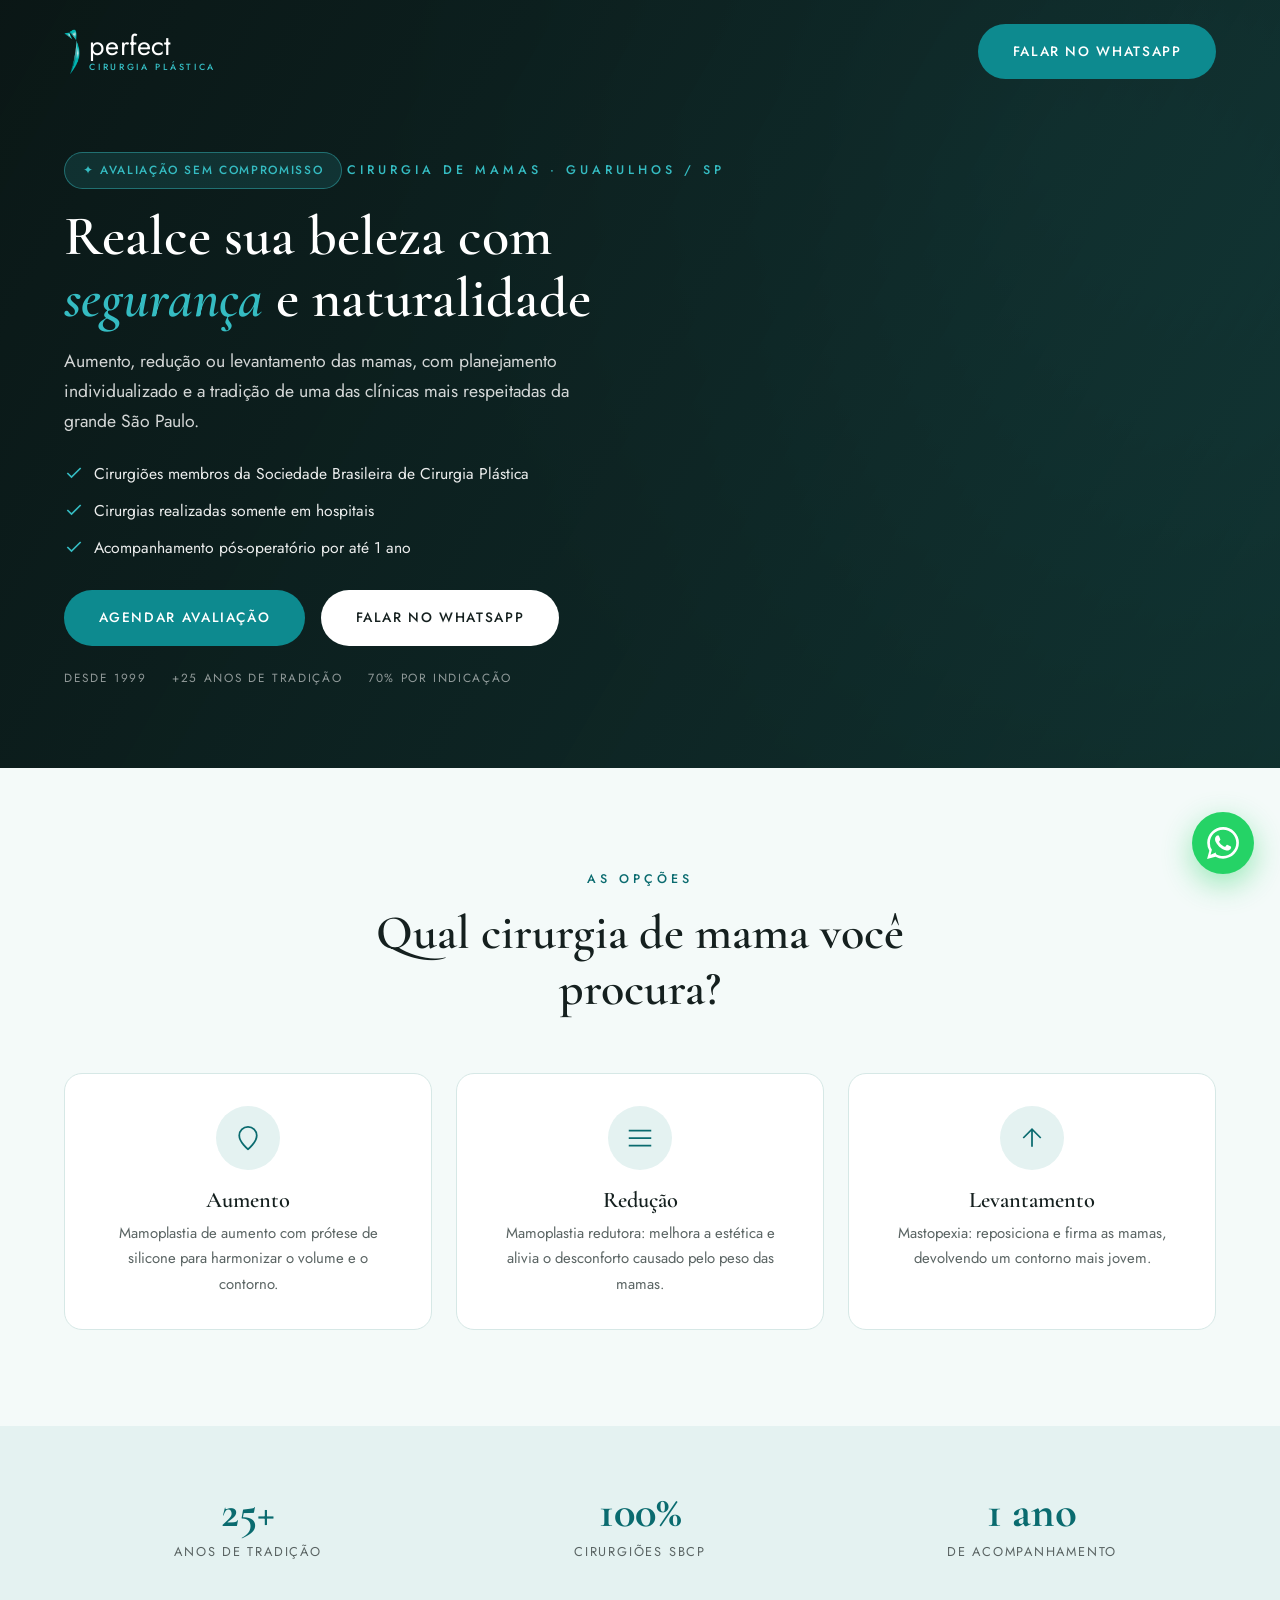
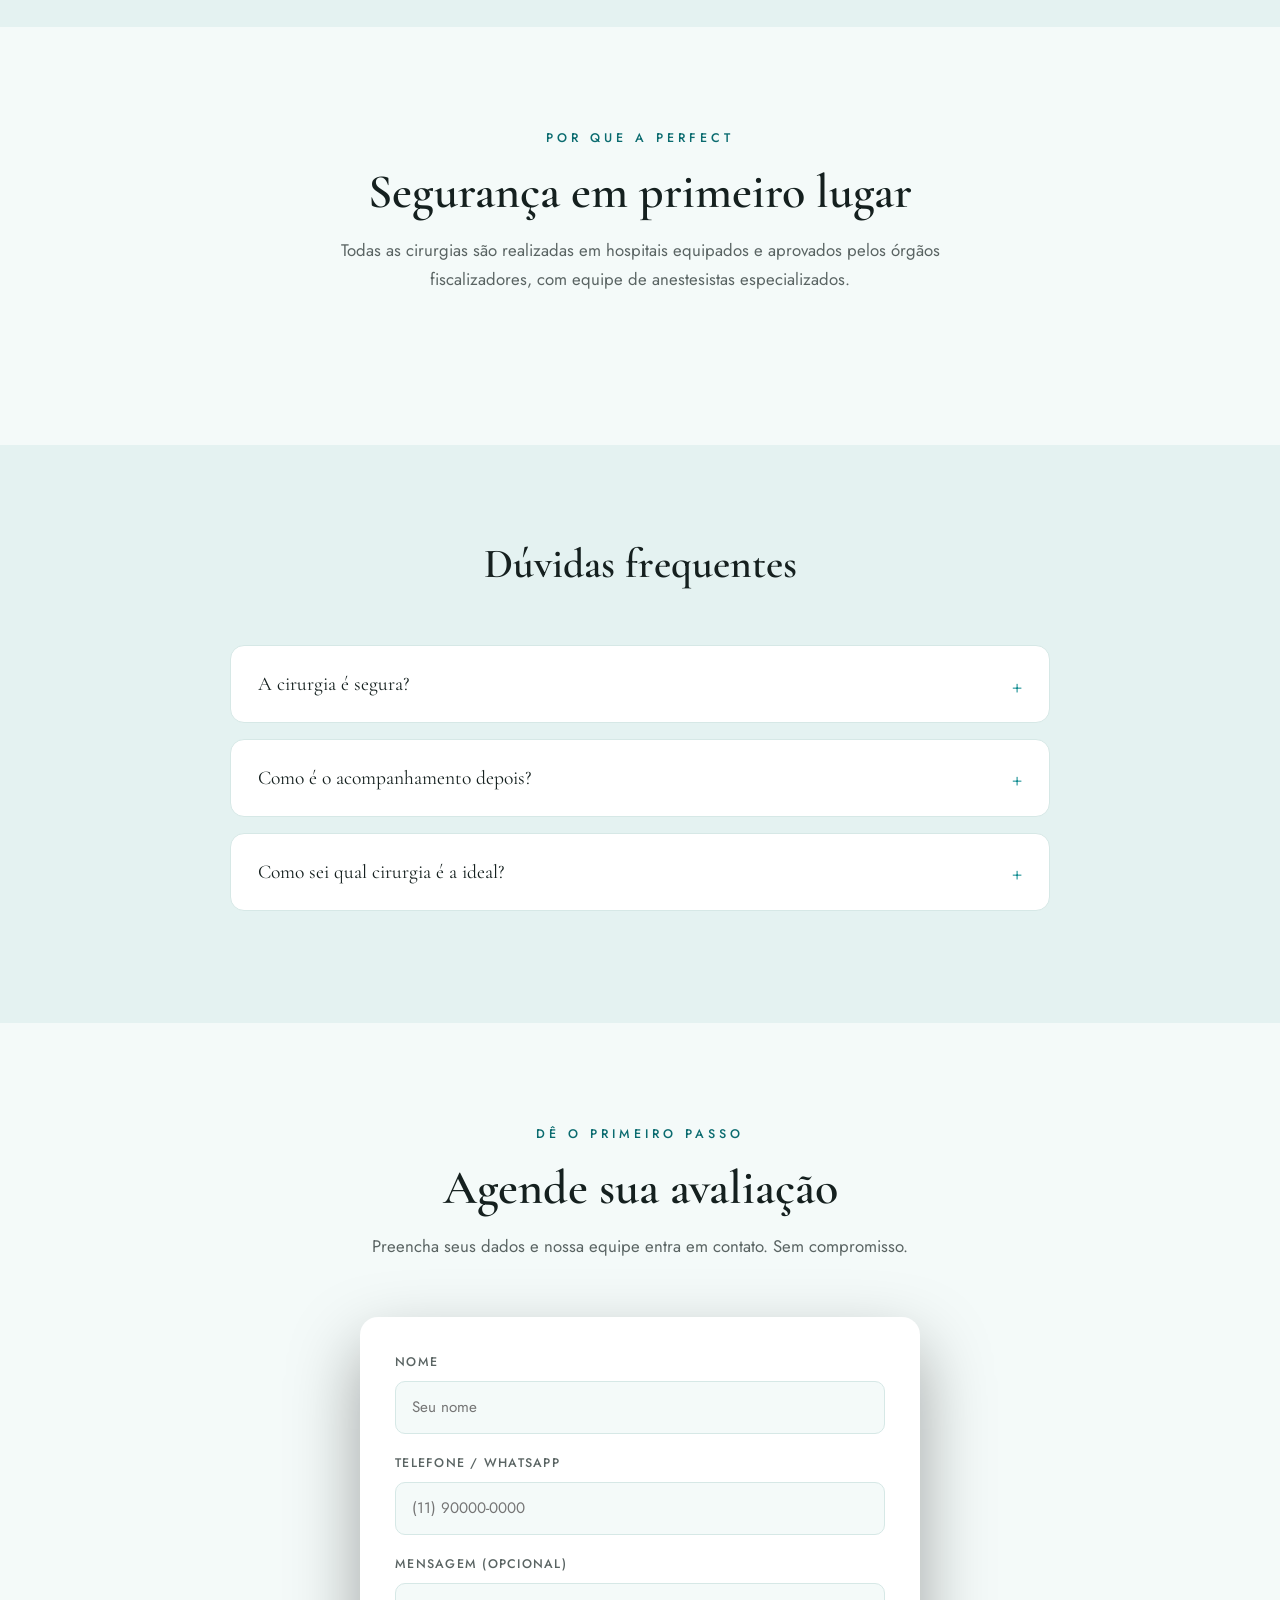
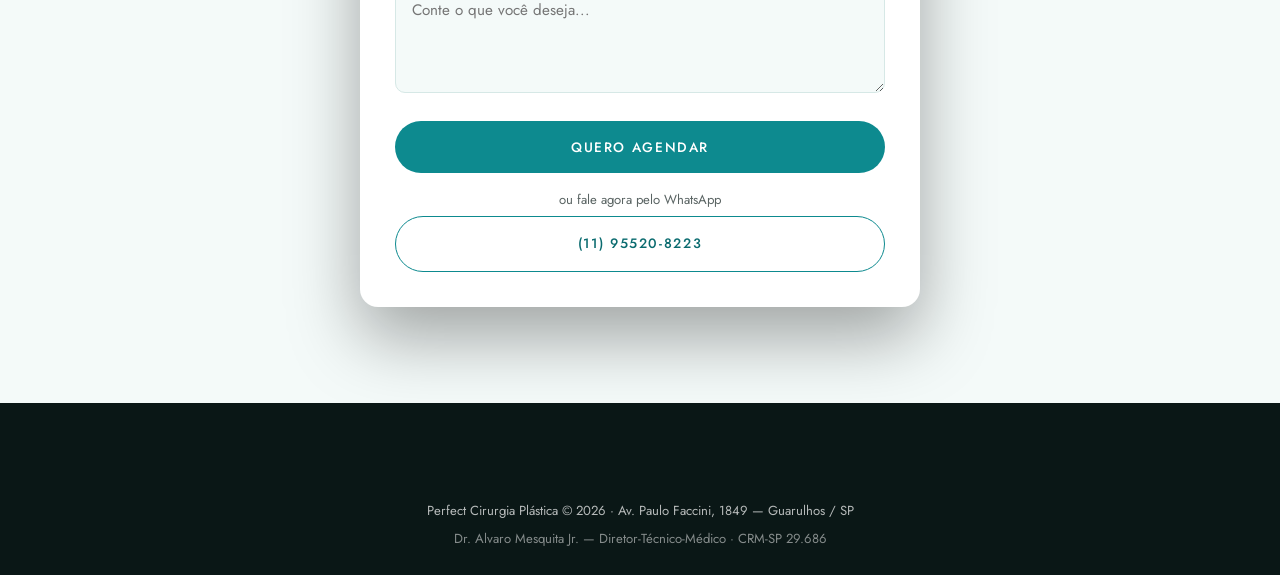
==== landpages/cirurgia-mamas.html @ f8892fa8 "Add files via upload" ====
<!DOCTYPE html>
<html lang="pt-BR">
<head>
<meta charset="UTF-8">
<meta name="viewport" content="width=device-width, initial-scale=1">
<title>Cirurgia de Mamas em Guarulhos | Perfect Cirurgia Plástica</title>
<meta name="description" content="Cirurgia de mamas (aumento, redução e levantamento) na Perfect Cirurgia Plástica, em Guarulhos. Cirurgiões SBCP, hospitais e acompanhamento. Agende sua avaliação.">
<link rel="preconnect" href="https://fonts.googleapis.com">
<link rel="preconnect" href="https://fonts.gstatic.com" crossorigin>
<link href="https://fonts.googleapis.com/css2?family=Cormorant+Garamond:ital,wght@0,500;0,600;0,700;1,500&family=Jost:wght@300;400;500;600&display=swap" rel="stylesheet">
<link rel="stylesheet" href="../css/style.css">
<link rel="stylesheet" href="landing.css">
</head>
<body>

<!-- BARRA SUPERIOR -->
<div class="lp-bar">
  <div class="container nav">
    <a href="../index.html" class="logo">
      <img class="logo-mark" src="../img/marca.png" alt="Perfect Cirurgia Plástica">
      <span class="logo-text"><span class="name">perfect</span><span class="tag">Cirurgia Plástica</span></span>
    </a>
    <a href="https://wa.me/5511955208223?text=Ol%C3%A1!%20Quero%20agendar%20uma%20avalia%C3%A7%C3%A3o%20de%20cirurgia%20de%20mamas." target="_blank" class="btn btn-gold shine">Falar no WhatsApp</a>
  </div>
</div>

<!-- HERO -->
<section class="lp-hero" style="background-image:url('https://images.unsplash.com/photo-1612349317150-e413f6a5b16d?auto=format&fit=crop&w=1600&q=70')">
  <div class="container">
    <div class="lp-hero-text reveal">
      <span class="lp-glow-badge">✦ Avaliação sem compromisso</span>
      <span class="eyebrow">Cirurgia de Mamas · Guarulhos / SP</span>
      <h1>Realce sua beleza com <em>segurança</em> e naturalidade</h1>
      <p class="lp-lead">Aumento, redução ou levantamento das mamas, com planejamento individualizado e a tradição de uma das clínicas mais respeitadas da grande São Paulo.</p>
      <ul class="lp-points">
        <li><svg width="20" height="20" viewBox="0 0 24 24" fill="none" stroke="currentColor" stroke-width="2"><path d="M20 6 9 17l-5-5"/></svg> Cirurgiões membros da Sociedade Brasileira de Cirurgia Plástica</li>
        <li><svg width="20" height="20" viewBox="0 0 24 24" fill="none" stroke="currentColor" stroke-width="2"><path d="M20 6 9 17l-5-5"/></svg> Cirurgias realizadas somente em hospitais</li>
        <li><svg width="20" height="20" viewBox="0 0 24 24" fill="none" stroke="currentColor" stroke-width="2"><path d="M20 6 9 17l-5-5"/></svg> Acompanhamento pós-operatório por até 1 ano</li>
      </ul>
      <div class="lp-hero-actions">
        <a href="#agendar" class="btn btn-gold shine">Agendar avaliação</a>
        <a href="https://wa.me/5511955208223?text=Ol%C3%A1!%20Quero%20agendar%20uma%20avalia%C3%A7%C3%A3o%20de%20cirurgia%20de%20mamas." target="_blank" class="btn btn-light">Falar no WhatsApp</a>
      </div>
      <div class="lp-trust">
        <span>Desde 1999</span><span>+25 anos de tradição</span><span>70% por indicação</span>
      </div>
    </div>
  </div>
</section>

<!-- TIPOS -->
<section class="section">
  <div class="container">
    <div class="section-head reveal">
      <span class="eyebrow">As opções</span>
      <h2>Qual cirurgia de mama você procura?</h2>
    </div>
    <div class="lp-types">
      <div class="lp-type reveal">
        <div class="ic"><svg width="30" height="30" viewBox="0 0 24 24" fill="none" stroke="currentColor" stroke-width="1.4"><path d="M12 21s-7-5.6-7-11a7 7 0 0 1 14 0c0 5.4-7 11-7 11z"/></svg></div>
        <h3>Aumento</h3>
        <p>Mamoplastia de aumento com prótese de silicone para harmonizar o volume e o contorno.</p>
      </div>
      <div class="lp-type reveal d1">
        <div class="ic"><svg width="30" height="30" viewBox="0 0 24 24" fill="none" stroke="currentColor" stroke-width="1.4"><path d="M3 12h18M3 6h18M3 18h18"/></svg></div>
        <h3>Redução</h3>
        <p>Mamoplastia redutora: melhora a estética e alivia o desconforto causado pelo peso das mamas.</p>
      </div>
      <div class="lp-type reveal d2">
        <div class="ic"><svg width="30" height="30" viewBox="0 0 24 24" fill="none" stroke="currentColor" stroke-width="1.4"><path d="M12 19V5M5 12l7-7 7 7"/></svg></div>
        <h3>Levantamento</h3>
        <p>Mastopexia: reposiciona e firma as mamas, devolvendo um contorno mais jovem.</p>
      </div>
    </div>
  </div>
</section>

<!-- NÚMEROS / CONFIANÇA -->
<section class="section-tight lp-stats">
  <div class="container">
    <div class="lp-stats-grid">
      <div class="lp-stat reveal"><div class="num"><span data-count="25" data-suffix="+">0</span></div><div class="lbl">Anos de tradição</div></div>
      <div class="lp-stat reveal d1"><div class="num"><span data-count="100" data-suffix="%">0</span></div><div class="lbl">Cirurgiões SBCP</div></div>
      <div class="lp-stat reveal d2"><div class="num"><span data-count="1" data-suffix=" ano">0</span></div><div class="lbl">De acompanhamento</div></div>
    </div>
  </div>
</section>

<!-- POR QUE PERFECT -->
<section class="section">
  <div class="container">
    <div class="section-head reveal">
      <span class="eyebrow">Por que a Perfect</span>
      <h2>Segurança em primeiro lugar</h2>
      <p>Todas as cirurgias são realizadas em hospitais equipados e aprovados pelos órgãos fiscalizadores, com equipe de anestesistas especializados.</p>
    </div>
  </div>
</section>

<!-- FAQ -->
<section class="section quote-band">
  <div class="container">
    <div class="section-head reveal"><h2>Dúvidas frequentes</h2></div>
    <div class="faq-list">
      <div class="faq-item reveal"><button class="faq-q">A cirurgia é segura? <span class="sign">+</span></button><div class="faq-a"><p>Sim. Realizamos somente em hospitais aprovados pelos órgãos competentes, com anestesistas especializados e estrutura completa de suporte.</p></div></div>
      <div class="faq-item reveal"><button class="faq-q">Como é o acompanhamento depois? <span class="sign">+</span></button><div class="faq-a"><p>Seu médico acompanha sua recuperação por até 1 ano, com todas as consultas necessárias, sem custos adicionais.</p></div></div>
      <div class="faq-item reveal"><button class="faq-q">Como sei qual cirurgia é a ideal? <span class="sign">+</span></button><div class="faq-a"><p>Depende de avaliação médica individual. Na consulta, o cirurgião analisa seu caso e orienta a melhor opção para você.</p></div></div>
    </div>
  </div>
</section>

<!-- FORMULÁRIO (FINAL) -->
<section class="section lp-form-section" id="agendar">
  <div class="container">
    <div class="section-head reveal">
      <span class="eyebrow">Dê o primeiro passo</span>
      <h2>Agende sua avaliação</h2>
      <p>Preencha seus dados e nossa equipe entra em contato. Sem compromisso.</p>
    </div>
    <div class="lp-form-card reveal d1" style="max-width:560px; margin:0 auto">
      <form id="agendamento" novalidate>
        <input type="hidden" name="procedimento" value="Cirurgia de Mamas">
        <div class="field">
          <label for="nome">Nome</label>
          <input type="text" id="nome" name="nome" placeholder="Seu nome" required>
        </div>
        <div class="field">
          <label for="telefone">Telefone / WhatsApp</label>
          <input type="tel" id="telefone" name="telefone" placeholder="(11) 90000-0000" required>
        </div>
        <div class="field">
          <label for="mensagem">Mensagem (opcional)</label>
          <textarea id="mensagem" name="mensagem" placeholder="Conte o que você deseja..."></textarea>
        </div>
        <button type="submit" class="btn btn-gold shine" style="width:100%; justify-content:center">Quero agendar</button>
        <div class="form-success">Recebemos seus dados! Estamos te encaminhando ao WhatsApp.</div>
        <p class="lp-or">ou fale agora pelo WhatsApp</p>
        <a href="https://wa.me/5511955208223?text=Ol%C3%A1!%20Quero%20agendar%20uma%20avalia%C3%A7%C3%A3o%20de%20cirurgia%20de%20mamas." target="_blank" class="btn btn-outline" style="width:100%; justify-content:center">(11) 95520-8223</a>
      </form>
    </div>
  </div>
</section>

<!-- RODAPÉ SIMPLES -->
<footer class="footer">
  <div class="footer-bottom" style="border:none">
    <div class="container">
      <span>Perfect Cirurgia Plástica © <span id="year">2026</span> · Av. Paulo Faccini, 1849 — Guarulhos / SP</span>
      <div class="crm">Dr. Alvaro Mesquita Jr. — Diretor-Técnico-Médico · CRM-SP 29.686</div>
    </div>
  </div>
</footer>

<!-- WHATSAPP FLOAT -->
<a href="https://wa.me/5511955208223?text=Ol%C3%A1!%20Quero%20agendar%20uma%20avalia%C3%A7%C3%A3o%20de%20cirurgia%20de%20mamas." target="_blank" class="wpp-float" aria-label="WhatsApp">
  <svg viewBox="0 0 24 24" fill="currentColor"><path d="M.057 24l1.687-6.163a11.867 11.867 0 0 1-1.587-5.946C.16 5.335 5.495 0 12.05 0a11.82 11.82 0 0 1 8.413 3.488 11.82 11.82 0 0 1 3.48 8.414c-.003 6.557-5.338 11.892-11.893 11.892a11.9 11.9 0 0 1-5.688-1.448L.057 24zm6.597-3.807c1.676.995 3.276 1.591 5.392 1.592 5.448 0 9.886-4.434 9.889-9.885.002-5.462-4.415-9.89-9.881-9.892-5.452 0-9.887 4.434-9.889 9.884a9.86 9.86 0 0 0 1.51 5.26l-.999 3.648 3.978-1.607zm11.387-5.464c-.074-.124-.272-.198-.57-.347-.297-.149-1.758-.868-2.031-.967-.272-.099-.47-.149-.669.149-.198.297-.768.967-.941 1.165-.173.198-.347.223-.644.074-.297-.149-1.255-.462-2.39-1.475-.883-.788-1.48-1.761-1.653-2.059-.173-.297-.018-.458.13-.606.134-.133.297-.347.446-.521.151-.172.2-.296.3-.495.099-.198.05-.372-.025-.521-.075-.148-.669-1.611-.916-2.206-.242-.579-.487-.501-.669-.51l-.57-.01c-.198 0-.52.074-.792.372s-1.04 1.016-1.04 2.479 1.065 2.876 1.213 3.074c.149.198 2.095 3.2 5.076 4.487.709.306 1.263.489 1.694.626.712.226 1.36.194 1.872.118.571-.085 1.758-.719 2.006-1.413.248-.694.248-1.289.173-1.413z"/></svg>
</a>

<script src="../js/script.js"></script>
</body>
</html>
---- css/style.css ----
/* ===========================================================
   PERFECT CIRURGIA PLÁSTICA — Estilo elegante e clean
   =========================================================== */

:root {
  /* Paleta baseada no logo Perfect — turquesa/teal + preto */
  --gold: #0d8a8f;        /* teal principal */
  --gold-light: #35bcc2;  /* turquesa claro */
  --gold-dark: #0a6b6f;   /* teal escuro */
  --rose: #8fc4c4;
  --ink: #15201f;
  --ink-soft: #5a6463;
  --cream: #f4faf9;
  --cream-2: #e4f2f1;
  --white: #ffffff;
  --line: #d6e8e6;
  --shadow: 0 18px 50px rgba(13, 60, 60, 0.12);
  --shadow-sm: 0 8px 24px rgba(13, 60, 60, 0.09);
  --radius: 18px;
  --maxw: 1200px;
  --font: "Jost", "Segoe UI", sans-serif;
  --serif: "Cormorant Garamond", Georgia, serif;
}

* { margin: 0; padding: 0; box-sizing: border-box; }

html { scroll-behavior: smooth; }

body {
  font-family: var(--font);
  color: var(--ink);
  background: var(--cream);
  line-height: 1.7;
  overflow-x: hidden;
}

img { max-width: 100%; display: block; }

a { text-decoration: none; color: inherit; }

.container { width: 90%; max-width: var(--maxw); margin: 0 auto; }

.serif { font-family: var(--serif); }

h1, h2, h3 { font-family: var(--serif); font-weight: 600; line-height: 1.15; }

.eyebrow {
  display: inline-block;
  font-size: .78rem;
  letter-spacing: .32em;
  text-transform: uppercase;
  color: var(--gold-dark);
  font-weight: 500;
  margin-bottom: 1rem;
}

.section { padding: 6rem 0; }
.section-tight { padding: 4rem 0; }

.section-head { text-align: center; max-width: 680px; margin: 0 auto 3.5rem; }
.section-head h2 { font-size: clamp(2rem, 4vw, 3rem); color: var(--ink); }
.section-head p { color: var(--ink-soft); margin-top: 1rem; font-size: 1.05rem; }

/* ---------- Buttons ---------- */
.btn {
  display: inline-flex;
  align-items: center;
  gap: .6rem;
  padding: .95rem 2.1rem;
  border-radius: 50px;
  font-family: var(--font);
  font-size: .85rem;
  letter-spacing: .12em;
  text-transform: uppercase;
  font-weight: 500;
  cursor: pointer;
  border: 1px solid transparent;
  transition: all .35s ease;
}
.btn-gold { background: var(--gold); color: var(--white); }
.btn-gold:hover { background: var(--gold-dark); transform: translateY(-3px); box-shadow: 0 12px 28px rgba(13,138,143,.38); }
.btn-outline { background: transparent; border-color: var(--gold); color: var(--gold-dark); }
.btn-outline:hover { background: var(--gold); color: var(--white); transform: translateY(-3px); }
.btn-light { background: var(--white); color: var(--ink); }
.btn-light:hover { background: var(--cream-2); transform: translateY(-3px); }

/* ---------- Header ---------- */
.header {
  position: fixed; top: 0; left: 0; width: 100%; z-index: 1000;
  padding: 1.4rem 0; transition: all .4s ease;
}
.header.scrolled {
  background: rgba(255,255,255,.95);
  backdrop-filter: blur(10px);
  padding: .8rem 0;
  box-shadow: 0 6px 24px rgba(13,60,60,.08);
}
.nav { display: flex; align-items: center; justify-content: space-between; }
.logo { display: flex; align-items: center; gap: .55rem; }
.logo-mark { height: 46px; width: auto; flex-shrink: 0; display: block; }
.logo-text { display: flex; flex-direction: column; line-height: 1; }
.logo .name { font-family: var(--font); font-size: 1.7rem; font-weight: 400; letter-spacing: .005em; color: var(--ink); text-transform: lowercase; }
.logo .tag { font-size: .56rem; letter-spacing: .3em; text-transform: uppercase; color: var(--gold-dark); margin-top: 4px; font-weight: 500; }
.header:not(.scrolled) .logo .name,
.header.transparent:not(.scrolled) .logo .name { color: var(--white); }
.header:not(.scrolled).transparent .logo .tag { color: var(--gold-light); }

.menu { display: flex; gap: 2.4rem; align-items: center; list-style: none; }
.menu a {
  font-size: .82rem; letter-spacing: .14em; text-transform: uppercase; font-weight: 500;
  position: relative; padding: .3rem 0; color: var(--ink); transition: color .3s;
}
.header.transparent:not(.scrolled) .menu a { color: rgba(255,255,255,.92); }
.menu a::after {
  content: ""; position: absolute; left: 0; bottom: -2px; width: 0; height: 2px;
  background: var(--gold); transition: width .3s;
}
.menu a:hover::after, .menu a.active::after { width: 100%; }
.menu a:hover, .menu a.active { color: var(--gold-dark); }
.header.transparent:not(.scrolled) .menu a:hover { color: var(--white); }

.nav-cta { display: flex; align-items: center; gap: 1.2rem; }
.nav-phone { font-size: .85rem; font-weight: 600; letter-spacing: .04em; }
.header.transparent:not(.scrolled) .nav-phone { color: var(--white); }

.burger { display: none; flex-direction: column; gap: 5px; cursor: pointer; background: none; border: none; }
.burger span { width: 26px; height: 2px; background: var(--ink); transition: .3s; }
.header.transparent:not(.scrolled) .burger span { background: var(--white); }

/* ---------- Hero ---------- */
.hero {
  min-height: 100vh; display: flex; align-items: center; position: relative;
  background: linear-gradient(120deg, #0a1716 0%, #0e2625 45%, #123a38 100%);
  overflow: hidden;
}
.hero::before {
  content: ""; position: absolute; inset: 0;
  background: radial-gradient(circle at 75% 30%, rgba(53,188,194,.30), transparent 55%),
              radial-gradient(circle at 15% 80%, rgba(13,138,143,.22), transparent 50%);
}
.hero-deco {
  position: absolute; right: -8%; top: 50%; transform: translateY(-50%);
  width: 620px; height: 620px; border-radius: 50%;
  border: 1px solid rgba(53,188,194,.28);
}
.hero-deco::after {
  content: ""; position: absolute; inset: 60px; border-radius: 50%;
  border: 1px solid rgba(53,188,194,.20);
}
.hero-content { position: relative; z-index: 2; max-width: 720px; padding-top: 4rem; }
.hero .eyebrow { color: var(--gold-light); }
.hero h1 {
  font-size: clamp(2.8rem, 7vw, 5.5rem); color: var(--white); letter-spacing: .01em;
}
.hero h1 em { font-style: italic; color: var(--gold-light); }
.hero p { color: rgba(255,255,255,.8); font-size: 1.18rem; margin: 1.6rem 0 2.5rem; max-width: 540px; }
.hero-actions { display: flex; gap: 1rem; flex-wrap: wrap; }
.hero-since {
  position: absolute; bottom: 3rem; left: 50%; transform: translateX(-50%);
  color: rgba(255,255,255,.5); font-size: .78rem; letter-spacing: .3em; text-transform: uppercase; z-index: 2;
}

/* Selo comemorativo "20 ANOS" no cabeçalho (fácil de remover) */
.seal-20 { height: 42px; width: auto; align-self: center; margin-left: .8rem; padding-left: .9rem; border-left: 1px solid rgba(255,255,255,.28); }
.header.scrolled .seal-20 { border-left-color: var(--line); }

/* Foto opcional dentro do círculo do hero */
.hero-photo {
  position: absolute; right: 7%; top: 50%; transform: translateY(-50%);
  width: 430px; height: 430px; border-radius: 50%; object-fit: cover; z-index: 2;
  box-shadow: 0 30px 80px rgba(0,0,0,.45); border: 6px solid rgba(255,255,255,.1);
}
@media (max-width: 1100px) { .hero-photo { width: 320px; height: 320px; right: 3%; } }
@media (max-width: 900px) { .hero-photo { display: none; } }

/* page banner (interior pages) */
.banner {
  min-height: 56vh; display: flex; align-items: center; position: relative;
  background: linear-gradient(120deg, #0a1716 0%, #0e2625 50%, #123a38 100%);
  overflow: hidden; padding-top: 6rem;
}
.banner::before {
  content: ""; position: absolute; inset: 0;
  background: radial-gradient(circle at 80% 20%, rgba(53,188,194,.28), transparent 55%);
}
.banner-content { position: relative; z-index: 2; }
.banner h1 { font-size: clamp(2.4rem, 5.5vw, 4rem); color: var(--white); }
.banner .crumbs { color: rgba(255,255,255,.6); font-size: .82rem; letter-spacing: .12em; text-transform: uppercase; margin-top: 1rem; }
.banner .crumbs a:hover { color: var(--gold-light); }

/* ---------- Diferenciais ---------- */
.features { background: var(--white); margin-top: -70px; position: relative; z-index: 5; }
.features-grid { display: grid; grid-template-columns: repeat(4, 1fr); }
.feature {
  padding: 3rem 2rem; text-align: center; border-right: 1px solid var(--line);
  transition: background .4s, transform .4s;
}
.feature:last-child { border-right: none; }
.feature:hover { background: var(--cream); transform: translateY(-6px); }
.feature .ic {
  width: 64px; height: 64px; margin: 0 auto 1.3rem; border-radius: 50%;
  display: grid; place-items: center; background: var(--cream-2); color: var(--gold-dark);
  transition: all .4s;
}
.feature:hover .ic { background: var(--gold); color: var(--white); transform: rotate(8deg) scale(1.08); }
.feature h3 { font-size: 1.25rem; margin-bottom: .5rem; }
.feature p { color: var(--ink-soft); font-size: .92rem; }

/* ---------- About split ---------- */
.split { display: grid; grid-template-columns: 1fr 1fr; gap: 4.5rem; align-items: center; }
.split.reverse .split-media { order: 2; }
.split-media { position: relative; }
.split-media img { border-radius: var(--radius); box-shadow: var(--shadow); width: 100%; height: 480px; object-fit: cover; }
.split-media .badge {
  position: absolute; bottom: -28px; left: -28px; background: var(--gold);
  color: var(--white); padding: 1.6rem 2rem; border-radius: var(--radius); text-align: center;
  box-shadow: var(--shadow);
}
.split-media .badge .num { font-family: var(--serif); font-size: 2.6rem; font-weight: 700; line-height: 1; }
.split-media .badge .lbl { font-size: .72rem; letter-spacing: .18em; text-transform: uppercase; }
.split-text h2 { font-size: clamp(1.9rem, 3.5vw, 2.8rem); margin-bottom: 1.3rem; }
.split-text p { color: var(--ink-soft); margin-bottom: 1.1rem; }
.split-text .btn { margin-top: 1rem; }

/* ---------- Ethics banner ---------- */
.quote-band {
  background: var(--cream-2); text-align: center; position: relative;
}
.quote-band .container { max-width: 860px; }
.quote-band h2 { font-size: clamp(1.7rem, 3.5vw, 2.6rem); color: var(--ink); margin-bottom: 1.3rem; }
.quote-band p { color: var(--ink-soft); font-size: 1.05rem; }
.quote-mark { font-family: var(--serif); font-size: 5rem; color: var(--gold-light); line-height: .5; }

/* ---------- Categories ---------- */
.cats { display: grid; grid-template-columns: repeat(3, 1fr); gap: 2rem; }
.cat-card {
  background: var(--white); border-radius: var(--radius); padding: 3rem 2.2rem; text-align: center;
  border: 1px solid var(--line); transition: all .4s; position: relative; overflow: hidden;
}
.cat-card::before {
  content: ""; position: absolute; top: 0; left: 0; width: 100%; height: 4px;
  background: var(--gold); transform: scaleX(0); transform-origin: left; transition: transform .4s;
}
.cat-card:hover { transform: translateY(-10px); box-shadow: var(--shadow); }
.cat-card:hover::before { transform: scaleX(1); }
.cat-card .ic {
  width: 84px; height: 84px; margin: 0 auto 1.5rem; border-radius: 50%;
  background: var(--cream); color: var(--gold-dark); display: grid; place-items: center; transition: all .4s;
}
.cat-card:hover .ic { background: var(--gold); color: var(--white); }
.cat-card h3 { font-size: 1.7rem; margin-bottom: .8rem; }
.cat-card p { color: var(--ink-soft); font-size: .95rem; margin-bottom: 1.5rem; }
.cat-card .link { color: var(--gold-dark); font-size: .82rem; letter-spacing: .14em; text-transform: uppercase; font-weight: 600; }
.cat-card .link:hover { color: var(--gold); }

/* ---------- Stats ---------- */
.stats {
  background: linear-gradient(120deg, #0e2625, #123a38); color: var(--white);
}
.stats-grid { display: grid; grid-template-columns: repeat(3, 1fr); gap: 2rem; text-align: center; }
.stat .num { font-family: var(--serif); font-size: 3.4rem; font-weight: 700; color: var(--gold-light); line-height: 1; }
.stat .lbl { font-size: .82rem; letter-spacing: .18em; text-transform: uppercase; color: rgba(255,255,255,.75); margin-top: .6rem; }

/* ---------- Procedures gallery ---------- */
.filters { display: flex; justify-content: center; flex-wrap: wrap; gap: .8rem; margin-bottom: 3rem; }
.filter-btn {
  padding: .7rem 1.8rem; border-radius: 50px; border: 1px solid var(--line); background: var(--white);
  font-family: var(--font); font-size: .8rem; letter-spacing: .12em; text-transform: uppercase; font-weight: 500;
  color: var(--ink-soft); cursor: pointer; transition: all .3s;
}
.filter-btn:hover { border-color: var(--gold); color: var(--gold-dark); }
.filter-btn.active { background: var(--gold); border-color: var(--gold); color: var(--white); }

.proc-grid { display: grid; grid-template-columns: repeat(3, 1fr); gap: 1.8rem; }
.proc-card {
  background: var(--white); border-radius: var(--radius); border: 1px solid var(--line); overflow: hidden;
  transition: all .4s; display: flex; flex-direction: column;
}
.proc-card:hover { transform: translateY(-8px); box-shadow: var(--shadow); }
.proc-card .top {
  height: 150px; background: linear-gradient(135deg, var(--cream-2), var(--cream));
  display: grid; place-items: center; color: var(--gold); position: relative;
}
.proc-card .tag {
  position: absolute; top: 1rem; left: 1rem; background: var(--white); color: var(--gold-dark);
  font-size: .68rem; letter-spacing: .14em; text-transform: uppercase; font-weight: 600;
  padding: .35rem .9rem; border-radius: 50px;
}
.proc-card .body { padding: 1.7rem; flex: 1; display: flex; flex-direction: column; }
.proc-card h3 { font-size: 1.4rem; margin-bottom: .6rem; }
.proc-card p { color: var(--ink-soft); font-size: .9rem; flex: 1; }
.proc-card .more { margin-top: 1.2rem; color: var(--gold-dark); font-size: .78rem; letter-spacing: .14em; text-transform: uppercase; font-weight: 600; }
.is-hidden { display: none !important; }

/* ---------- FAQ ---------- */
.faq-list { max-width: 820px; margin: 0 auto; }
.faq-item { background: var(--white); border: 1px solid var(--line); border-radius: 14px; margin-bottom: 1rem; overflow: hidden; transition: box-shadow .3s; }
.faq-item.open { box-shadow: var(--shadow-sm); }
.faq-q {
  width: 100%; text-align: left; background: none; border: none; cursor: pointer;
  padding: 1.4rem 1.7rem; font-family: var(--serif); font-size: 1.22rem; color: var(--ink);
  display: flex; justify-content: space-between; align-items: center; gap: 1rem;
}
.faq-q .sign { color: var(--gold); font-size: 1.6rem; transition: transform .3s; flex-shrink: 0; }
.faq-item.open .faq-q .sign { transform: rotate(45deg); }
.faq-a { max-height: 0; overflow: hidden; transition: max-height .4s ease; }
.faq-a p { padding: 0 1.7rem 1.5rem; color: var(--ink-soft); }

/* ---------- Contact / form ---------- */
.contact-grid { display: grid; grid-template-columns: 1fr 1fr; gap: 3.5rem; align-items: start; }
.info-block { margin-bottom: 2rem; display: flex; gap: 1.2rem; align-items: flex-start; }
.info-block .ic { width: 52px; height: 52px; border-radius: 50%; background: var(--cream-2); color: var(--gold-dark); display: grid; place-items: center; flex-shrink: 0; }
.info-block h4 { font-family: var(--font); font-size: .78rem; letter-spacing: .18em; text-transform: uppercase; color: var(--gold-dark); margin-bottom: .25rem; }
.info-block p { color: var(--ink-soft); }
.info-block a:hover { color: var(--gold-dark); }

.form-card { background: var(--white); border-radius: var(--radius); padding: 2.8rem; box-shadow: var(--shadow-sm); border: 1px solid var(--line); }
.form-card h3 { font-size: 1.8rem; margin-bottom: .4rem; }
.form-card .sub { color: var(--ink-soft); margin-bottom: 1.8rem; font-size: .95rem; }
.field { margin-bottom: 1.2rem; }
.field label { display: block; font-size: .78rem; letter-spacing: .1em; text-transform: uppercase; color: var(--ink-soft); margin-bottom: .5rem; font-weight: 500; }
.field input, .field select, .field textarea {
  width: 100%; padding: .9rem 1rem; border: 1px solid var(--line); border-radius: 10px;
  font-family: var(--font); font-size: .95rem; color: var(--ink); background: var(--cream); transition: border .3s, box-shadow .3s;
}
.field input:focus, .field select:focus, .field textarea:focus {
  outline: none; border-color: var(--gold); box-shadow: 0 0 0 3px rgba(13,138,143,.18); background: var(--white);
}
.field textarea { resize: vertical; min-height: 110px; }
.form-row { display: grid; grid-template-columns: 1fr 1fr; gap: 1rem; }
.form-note { font-size: .8rem; color: var(--ink-soft); margin-top: 1rem; }
.form-success {
  display: none; background: #eef6ec; border: 1px solid #cfe6c8; color: #3f7a36;
  padding: 1rem 1.2rem; border-radius: 10px; margin-top: 1rem; font-size: .92rem;
}
.form-success.show { display: block; }

.map-wrap { border-radius: var(--radius); overflow: hidden; box-shadow: var(--shadow-sm); border: 1px solid var(--line); margin-top: 1rem; }
.map-wrap iframe { width: 100%; height: 320px; border: 0; display: block; }

/* ---------- CTA band ---------- */
.cta-band {
  background: linear-gradient(120deg, #0e2625, #123a38); color: var(--white); text-align: center;
  position: relative; overflow: hidden;
}
.cta-band::before { content:""; position:absolute; inset:0; background: radial-gradient(circle at 50% 0%, rgba(53,188,194,.28), transparent 60%); }
.cta-band .container { position: relative; z-index: 2; }
.cta-band h2 { font-size: clamp(1.9rem, 4vw, 3rem); margin-bottom: 1rem; }
.cta-band p { color: rgba(255,255,255,.8); max-width: 560px; margin: 0 auto 2rem; }

/* ---------- Footer ---------- */
.footer { background: #0a1716; color: rgba(255,255,255,.7); padding: 4.5rem 0 0; }
.footer-grid { display: grid; grid-template-columns: 1.5fr 1fr 1fr 1.2fr; gap: 2.5rem; padding-bottom: 3rem; }
.footer h4 { font-family: var(--font); font-size: .8rem; letter-spacing: .2em; text-transform: uppercase; color: var(--gold-light); margin-bottom: 1.3rem; }
.footer-logo { display: flex; align-items: center; gap: .55rem; margin-bottom: 1.2rem; }
.footer-logo .logo-mark { height: 44px; width: auto; }
.footer .name { font-family: var(--font); font-weight: 400; font-size: 1.7rem; color: var(--white); text-transform: lowercase; line-height: 1; }
.footer .tag { font-size: .56rem; letter-spacing: .3em; text-transform: uppercase; color: var(--gold-light); margin-top: 4px; }
.footer p { font-size: .92rem; margin-bottom: .6rem; }
.footer ul { list-style: none; }
.footer ul li { margin-bottom: .7rem; }
.footer ul a { font-size: .92rem; transition: color .3s; }
.footer ul a:hover, .footer a:hover { color: var(--gold-light); }
.socials { display: flex; gap: .8rem; margin-top: 1rem; }
.socials a { width: 40px; height: 40px; border-radius: 50%; border: 1px solid rgba(255,255,255,.2); display: grid; place-items: center; transition: all .3s; }
.socials a:hover { background: var(--gold); border-color: var(--gold); color: var(--white); transform: translateY(-3px); }
.footer-bottom { border-top: 1px solid rgba(255,255,255,.1); padding: 1.6rem 0; text-align: center; font-size: .82rem; }
.footer-bottom .crm { color: rgba(255,255,255,.5); margin-top: .3rem; }

/* ---------- WhatsApp float ---------- */
.wpp-float {
  position: fixed; bottom: 26px; right: 26px; z-index: 999;
  width: 62px; height: 62px; border-radius: 50%; background: #25d366; color: #fff;
  display: grid; place-items: center; box-shadow: 0 10px 30px rgba(37,211,102,.45);
  transition: transform .3s; animation: wpp-pulse 2.5s infinite;
}
.wpp-float:hover { transform: scale(1.1); }
.wpp-float svg { width: 32px; height: 32px; }
@keyframes wpp-pulse {
  0% { box-shadow: 0 10px 30px rgba(37,211,102,.45), 0 0 0 0 rgba(37,211,102,.5); }
  70% { box-shadow: 0 10px 30px rgba(37,211,102,.45), 0 0 0 18px rgba(37,211,102,0); }
  100% { box-shadow: 0 10px 30px rgba(37,211,102,.45), 0 0 0 0 rgba(37,211,102,0); }
}

/* ---------- Scroll reveal ---------- */
/* Só oculta para animar quando o JS está ativo; sem JS, tudo aparece normalmente. */
.js .reveal { opacity: 0; transform: translateY(40px); transition: opacity .8s ease, transform .8s ease; }
.js .reveal.in { opacity: 1; transform: none; }
.reveal.d1 { transition-delay: .1s; }
.reveal.d2 { transition-delay: .2s; }
.reveal.d3 { transition-delay: .3s; }

/* ---------- Mobile menu panel ---------- */
.mobile-panel {
  position: fixed; inset: 0; background: rgba(10,23,22,.98); z-index: 1100;
  display: flex; flex-direction: column; align-items: center; justify-content: center; gap: 1.8rem;
  transform: translateX(100%); transition: transform .4s ease;
}
.mobile-panel.open { transform: none; }
.mobile-panel a { color: #fff; font-family: var(--serif); font-size: 1.8rem; }
.mobile-panel a:hover { color: var(--gold-light); }
.mobile-close { position: absolute; top: 1.6rem; right: 1.6rem; background: none; border: none; color: #fff; font-size: 2.4rem; cursor: pointer; }

/* ---------- Responsive ---------- */
@media (max-width: 980px) {
  .features-grid { grid-template-columns: repeat(2, 1fr); }
  .feature:nth-child(2) { border-right: none; }
  .cats, .stats-grid, .proc-grid { grid-template-columns: 1fr 1fr; }
  .split, .contact-grid { grid-template-columns: 1fr; gap: 2.5rem; }
  .split.reverse .split-media { order: 0; }
  .split-media img { height: 360px; }
  .footer-grid { grid-template-columns: 1fr 1fr; }
  .menu, .nav-phone { display: none; }
  .burger { display: flex; }
}
@media (max-width: 620px) {
  .section { padding: 4rem 0; }
  .features-grid, .cats, .stats-grid, .proc-grid, .footer-grid, .form-row { grid-template-columns: 1fr; }
  .feature { border-right: none; border-bottom: 1px solid var(--line); }
  .split-media .badge { left: 50%; transform: translateX(-50%); bottom: -24px; }
  .hero h1 { font-size: 2.6rem; }
  .seal-20 { height: 30px; margin-left: .5rem; padding-left: .5rem; }
}
---- landpages/landing.css ----
/* ===========================================================
   Landing Pages — Perfect Cirurgia Plástica
   (usa as variáveis e componentes de ../css/style.css)
   =========================================================== */

/* Barra superior simplificada */
.lp-bar { position: absolute; top: 0; left: 0; width: 100%; z-index: 50; padding: 1.5rem 0; }
.lp-bar .nav { display: flex; align-items: center; justify-content: space-between; }
.lp-bar .logo .name { color: #fff; }
.lp-bar .logo .tag { color: var(--gold-light); }
.lp-bar .lp-phone { color: #fff; font-weight: 600; font-size: .9rem; letter-spacing: .04em; }

/* Hero com formulário + imagem de fundo */
.lp-hero { position: relative; overflow: hidden; padding: 9.5rem 0 5rem;
  background-color: #0a1716; background-size: cover; background-position: center; }
.lp-hero::before { content: ""; position: absolute; inset: 0;
  background:
    linear-gradient(120deg, rgba(10,23,22,.94) 0%, rgba(14,38,37,.86) 55%, rgba(18,58,56,.72) 100%),
    radial-gradient(circle at 82% 18%, rgba(53,188,194,.28), transparent 55%); }

/* ✨ Brilho que varre o botão (chama atenção) */
.shine { position: relative; overflow: hidden; }
.shine::after { content: ""; position: absolute; top: 0; left: -130%; width: 55%; height: 100%;
  background: linear-gradient(120deg, transparent, rgba(255,255,255,.55), transparent);
  transform: skewX(-20deg); animation: shine 3.4s infinite; pointer-events: none; }
@keyframes shine { 0% { left: -130%; } 55% { left: 150%; } 100% { left: 150%; } }

/* ✨ Selo pulsante de destaque no hero */
.lp-glow-badge { display: inline-flex; align-items: center; gap: .5rem; margin-bottom: 1.1rem;
  background: rgba(53,188,194,.14); color: var(--gold-light); border: 1px solid rgba(53,188,194,.45);
  padding: .45rem 1.1rem; border-radius: 50px; font-size: .74rem; letter-spacing: .14em; text-transform: uppercase; font-weight: 500;
  animation: glowpulse 2.4s infinite; }
@keyframes glowpulse { 0%, 100% { box-shadow: 0 0 0 0 rgba(53,188,194,.5); } 50% { box-shadow: 0 0 24px 3px rgba(53,188,194,.65); } }

/* Leve brilho no card do formulário */
.lp-form-card { animation: cardglow 3.5s ease-in-out infinite; }
@keyframes cardglow { 0%, 100% { box-shadow: 0 30px 70px rgba(0,0,0,.35); } 50% { box-shadow: 0 30px 70px rgba(0,0,0,.35), 0 0 36px rgba(53,188,194,.4); } }
.lp-hero .container { position: relative; z-index: 2; }
.lp-hero-grid { display: grid; grid-template-columns: 1.05fr .95fr; gap: 3rem; align-items: center; }
.lp-hero-text { max-width: 680px; }
.lp-hero-actions { display: flex; gap: 1rem; flex-wrap: wrap; margin: 1.8rem 0 1.4rem; }
.lp-hero .eyebrow { color: var(--gold-light); }
.lp-hero h1 { color: #fff; font-size: clamp(2.1rem, 4.4vw, 3.5rem); line-height: 1.1; }
.lp-hero h1 em { color: var(--gold-light); font-style: italic; }
.lp-lead { color: rgba(255,255,255,.82); font-size: 1.1rem; margin: 1.1rem 0 1.5rem; max-width: 520px; }

.lp-points { list-style: none; display: flex; flex-direction: column; gap: .65rem; margin-bottom: 1.6rem; }
.lp-points li { color: rgba(255,255,255,.92); display: flex; gap: .65rem; align-items: flex-start; font-size: .98rem; }
.lp-points li svg { color: var(--gold-light); flex-shrink: 0; margin-top: 2px; }

.lp-trust { display: flex; gap: 1.6rem; flex-wrap: wrap; margin-top: .5rem;
  color: rgba(255,255,255,.55); font-size: .74rem; letter-spacing: .14em; text-transform: uppercase; }
.lp-trust span { display: flex; align-items: center; gap: .4rem; }

/* Card do formulário no hero */
.lp-form-card { background: #fff; border-radius: var(--radius); padding: 2.2rem; box-shadow: 0 30px 70px rgba(0,0,0,.35); }
.lp-form-card h3 { font-size: 1.6rem; margin-bottom: .3rem; }
.lp-form-card .sub { color: var(--ink-soft); font-size: .92rem; margin-bottom: 1.4rem; }
.lp-or { text-align: center; margin: 1rem 0 .3rem; color: var(--ink-soft); font-size: .82rem; }

/* Tipos de procedimento */
.lp-types { display: grid; grid-template-columns: repeat(3, 1fr); gap: 1.5rem; }
.lp-type { background: #fff; border: 1px solid var(--line); border-radius: var(--radius); padding: 2rem; transition: .35s; text-align: center; }
.lp-type:hover { box-shadow: var(--shadow); transform: translateY(-6px); }
.lp-type .ic { width: 64px; height: 64px; margin: 0 auto 1.1rem; border-radius: 50%; background: var(--cream-2); color: var(--gold-dark); display: grid; place-items: center; }
.lp-type h3 { font-size: 1.4rem; margin-bottom: .5rem; }
.lp-type p { color: var(--ink-soft); font-size: .93rem; }

/* Faixa de números */
.lp-stats { background: var(--cream-2); }
.lp-stats-grid { display: grid; grid-template-columns: repeat(3, 1fr); gap: 1.5rem; text-align: center; }
.lp-stat .num { font-family: var(--serif); font-size: 2.8rem; font-weight: 700; color: var(--gold-dark); line-height: 1; }
.lp-stat .lbl { font-size: .8rem; letter-spacing: .14em; text-transform: uppercase; color: var(--ink-soft); margin-top: .4rem; }

@media (max-width: 860px) {
  .lp-hero-grid { grid-template-columns: 1fr; gap: 2.2rem; }
  .lp-types, .lp-stats-grid { grid-template-columns: 1fr; }
  .lp-stats-grid { gap: 2rem; }
}
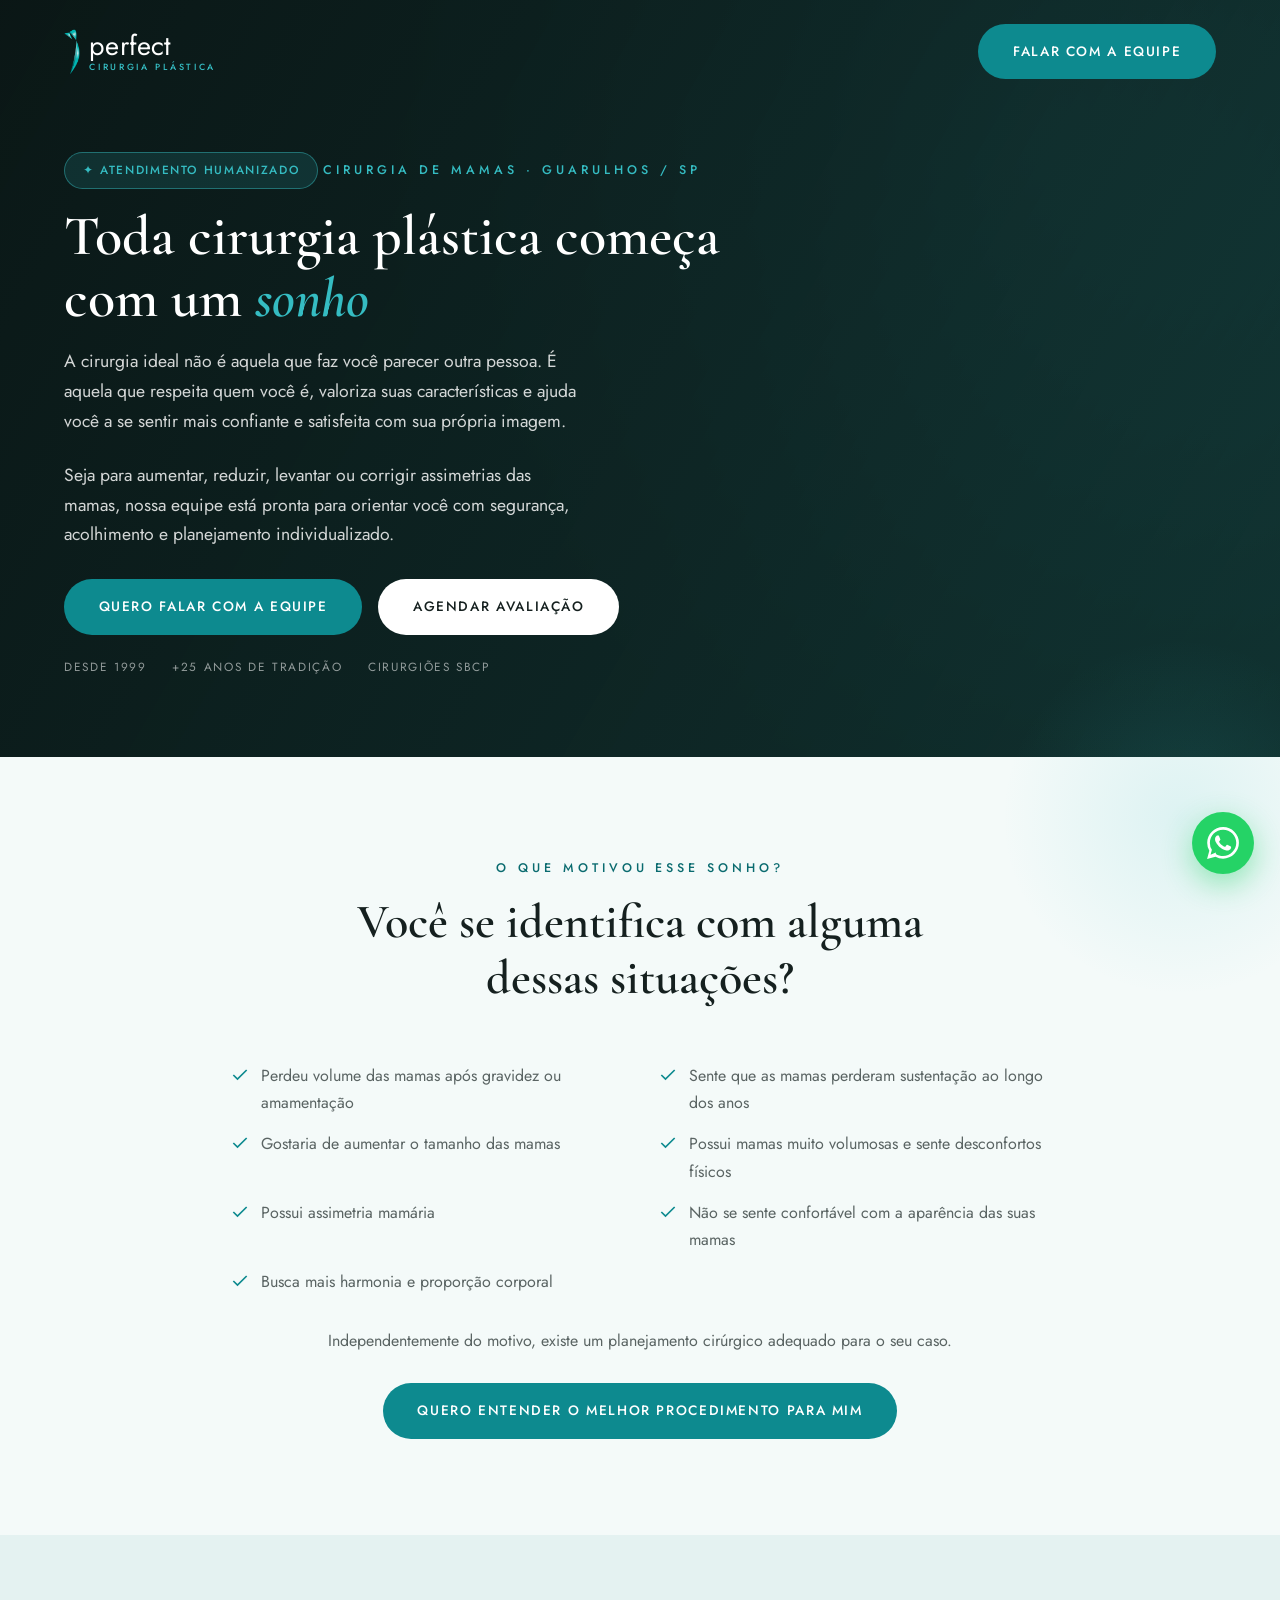
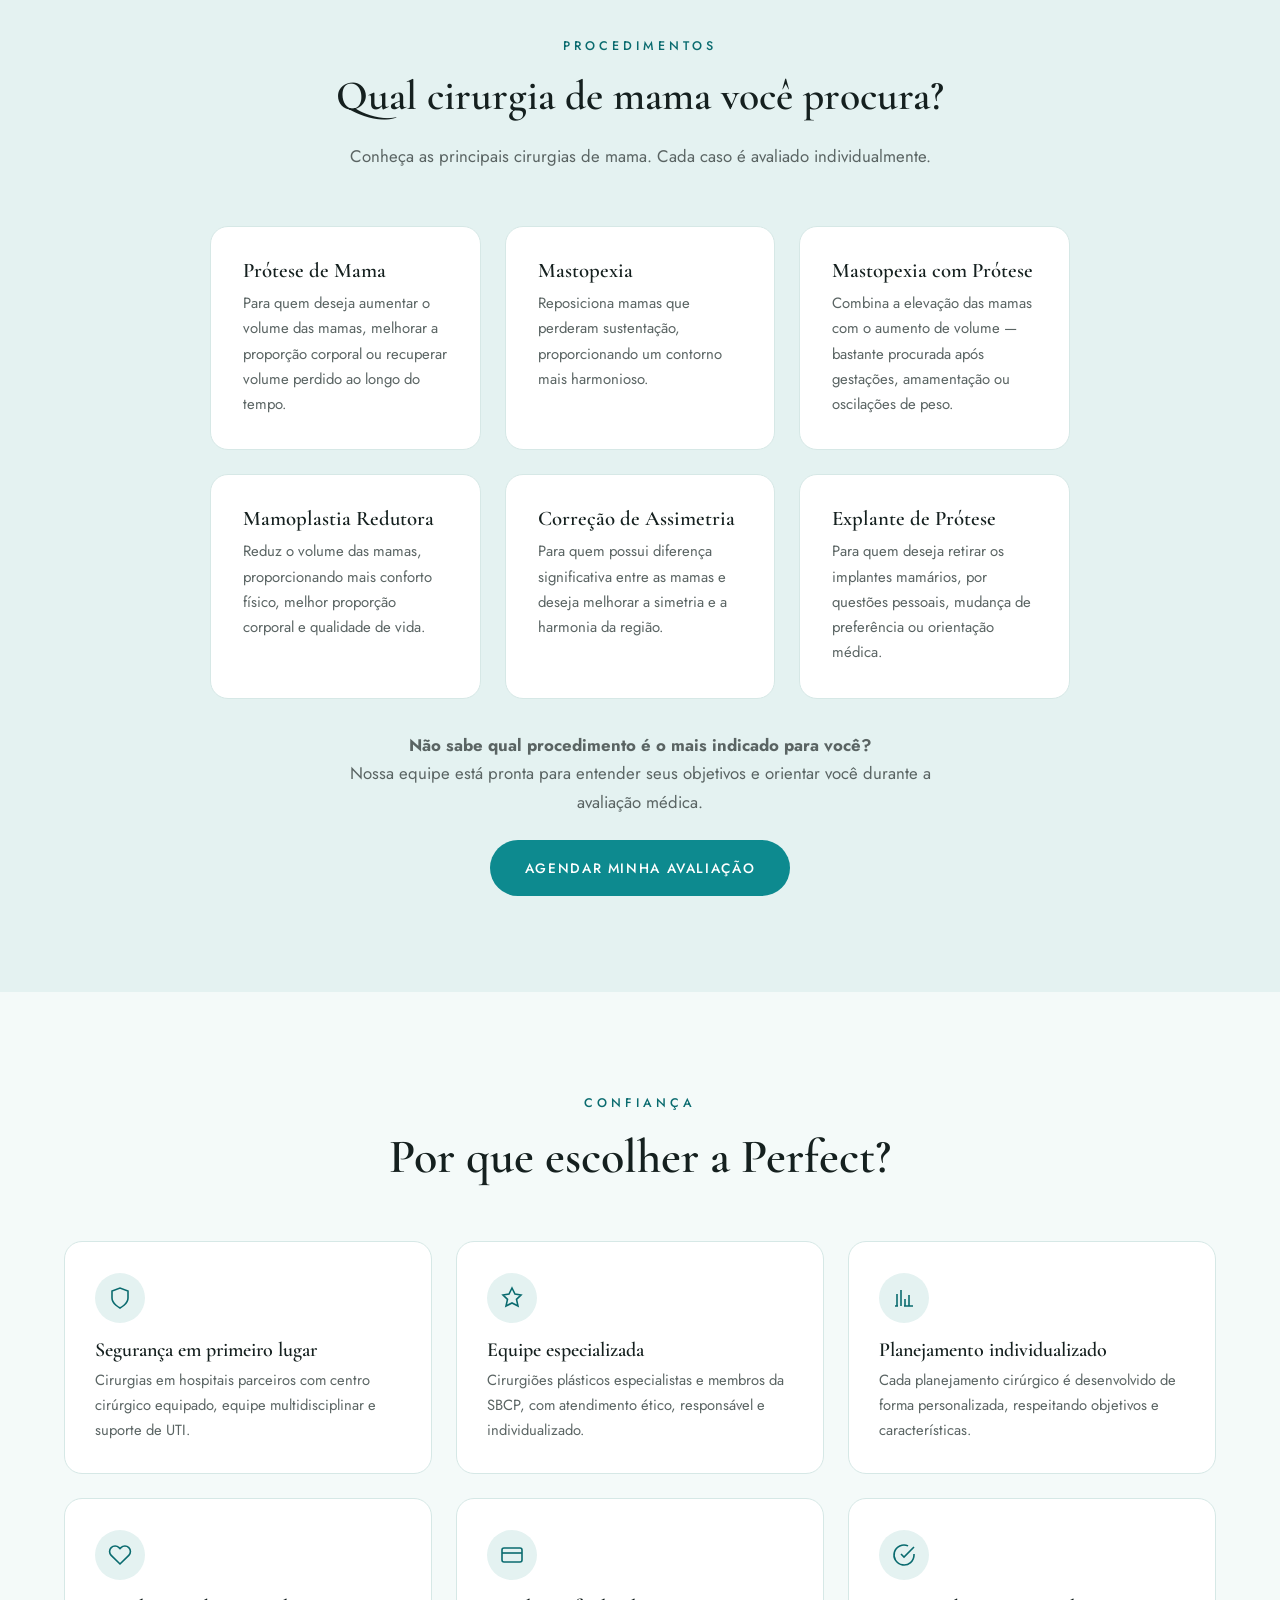
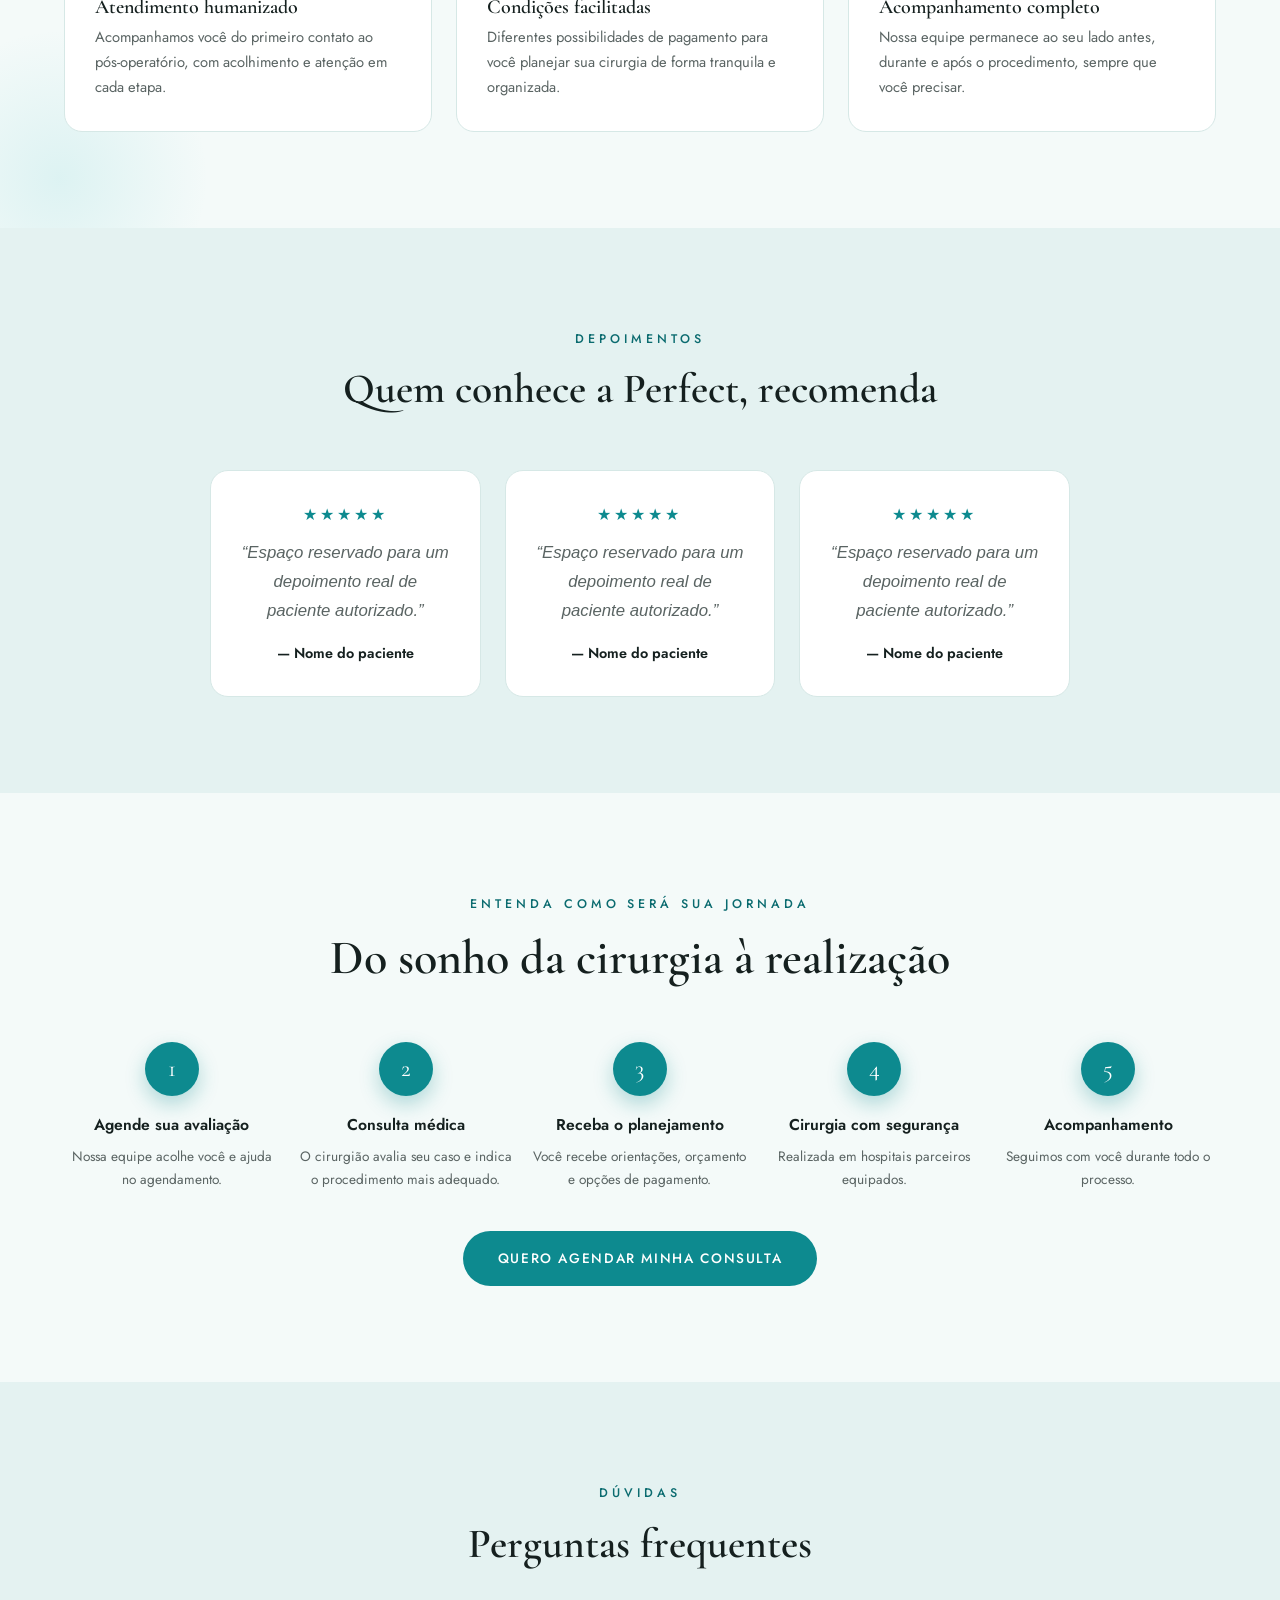
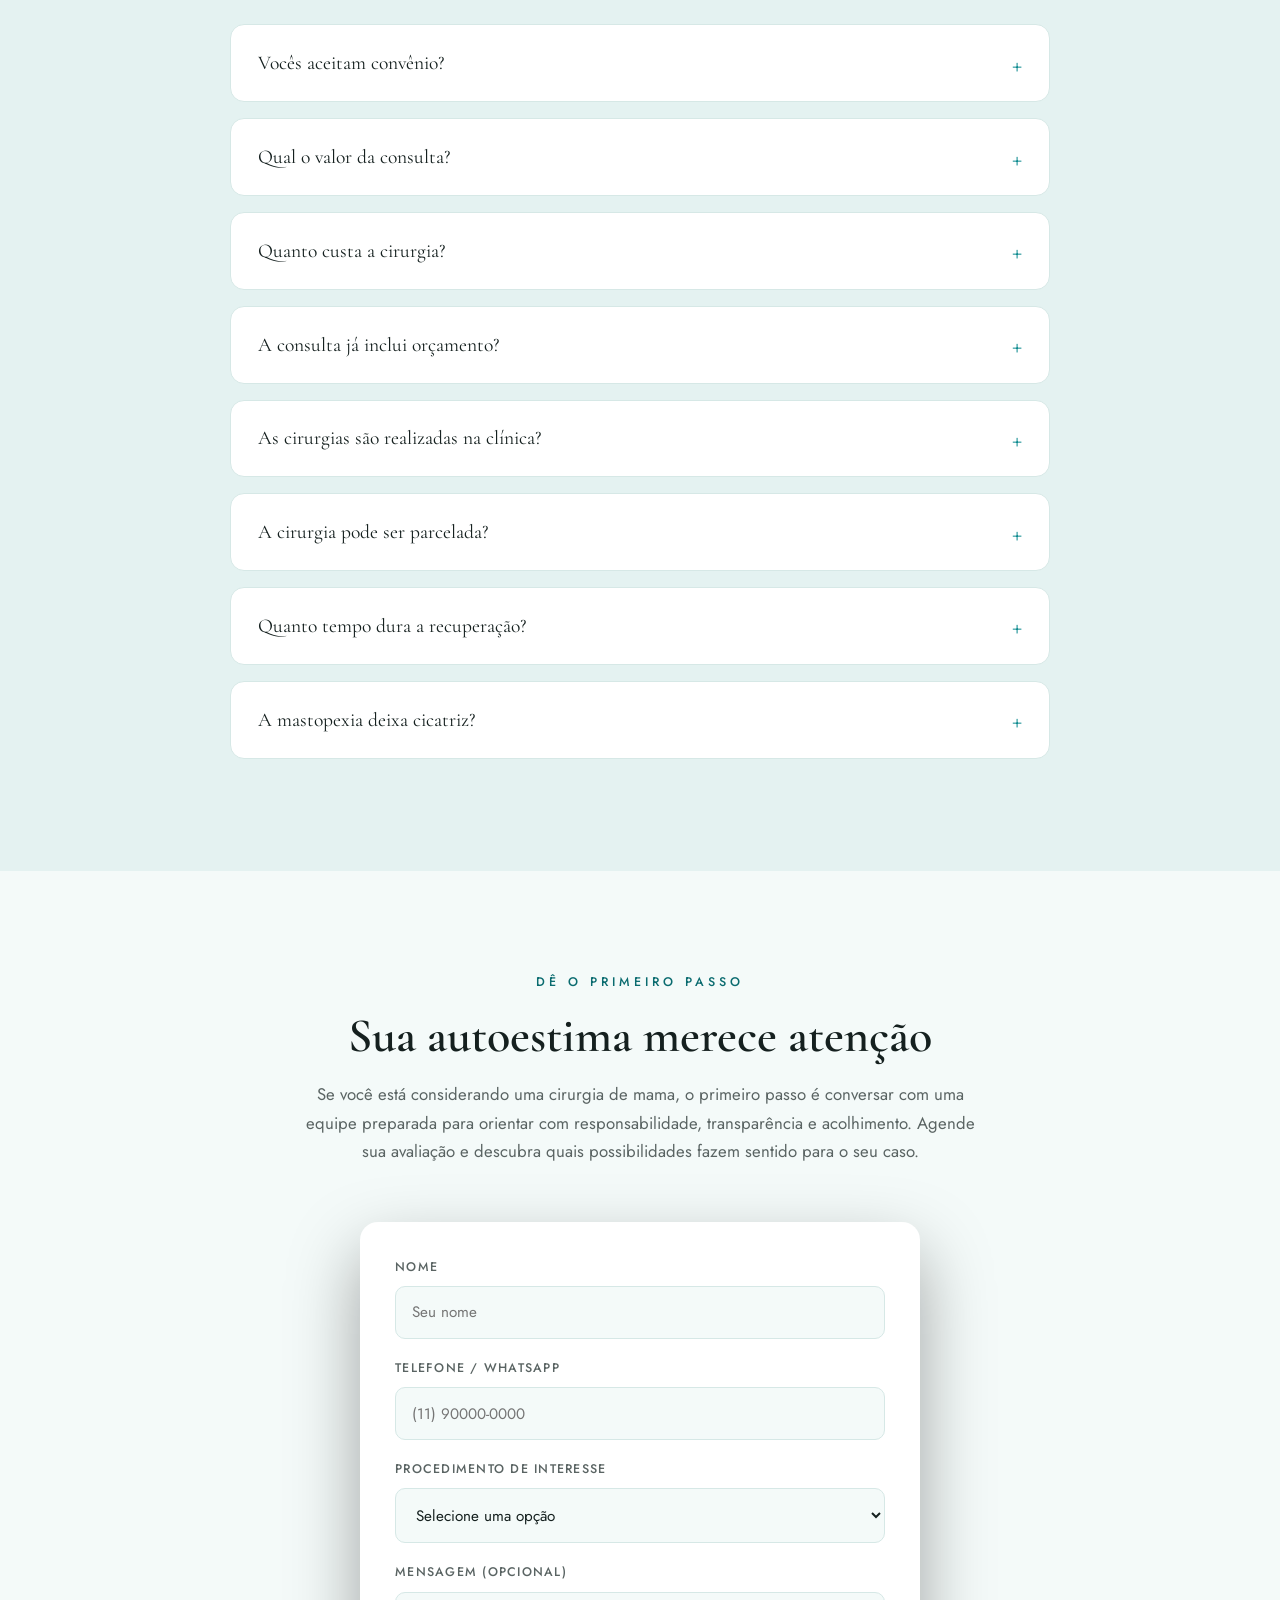
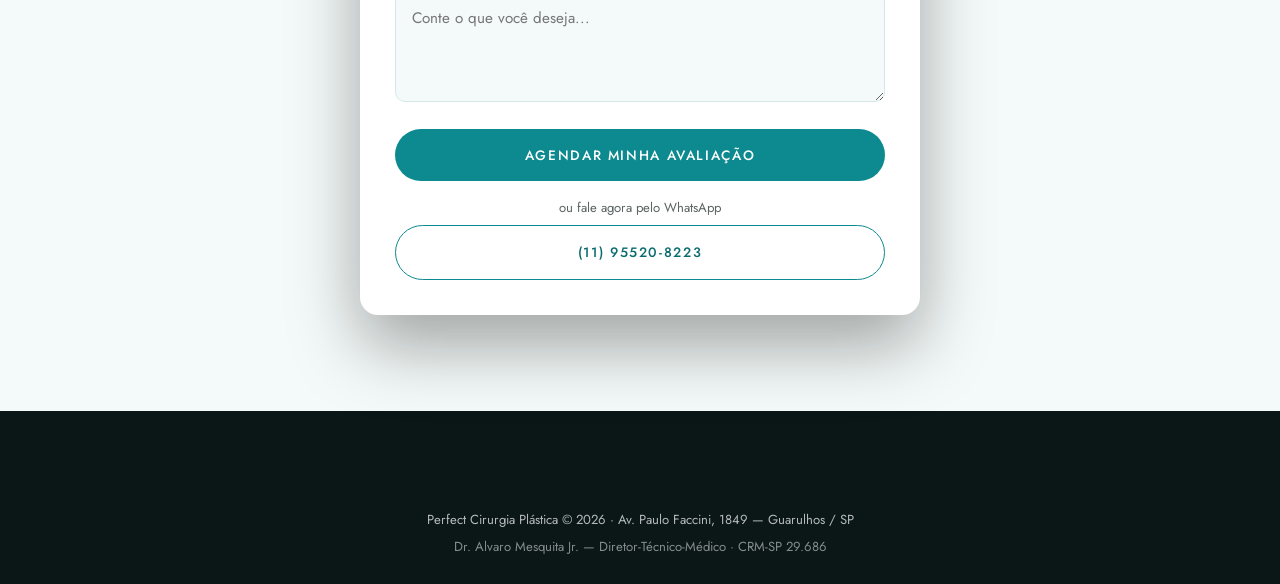
==== commit 631b2619: "Add files via upload" ====
--- a/landpages/cirurgia-mamas.html
+++ b/landpages/cirurgia-mamas.html
@@ -4,7 +4,7 @@
 <meta charset="UTF-8">
 <meta name="viewport" content="width=device-width, initial-scale=1">
 <title>Cirurgia de Mamas em Guarulhos | Perfect Cirurgia Plástica</title>
-<meta name="description" content="Cirurgia de mamas (aumento, redução e levantamento) na Perfect Cirurgia Plástica, em Guarulhos. Cirurgiões SBCP, hospitais e acompanhamento. Agende sua avaliação.">
+<meta name="description" content="Prótese, mastopexia, redução, correção de assimetria e explante. Equipe SBCP, hospitais parceiros e atendimento humanizado. Agende sua avaliação na Perfect.">
 <link rel="preconnect" href="https://fonts.googleapis.com">
 <link rel="preconnect" href="https://fonts.gstatic.com" crossorigin>
 <link href="https://fonts.googleapis.com/css2?family=Cormorant+Garamond:ital,wght@0,500;0,600;0,700;1,500&family=Jost:wght@300;400;500;600&display=swap" rel="stylesheet">
@@ -20,106 +20,153 @@
       <img class="logo-mark" src="../img/marca.png" alt="Perfect Cirurgia Plástica">
       <span class="logo-text"><span class="name">perfect</span><span class="tag">Cirurgia Plástica</span></span>
     </a>
-    <a href="https://wa.me/5511955208223?text=Ol%C3%A1!%20Quero%20agendar%20uma%20avalia%C3%A7%C3%A3o%20de%20cirurgia%20de%20mamas." target="_blank" class="btn btn-gold shine">Falar no WhatsApp</a>
+    <a href="https://wa.me/5511955208223?text=Ol%C3%A1!%20Quero%20falar%20com%20a%20equipe%20sobre%20cirurgia%20de%20mamas." target="_blank" class="btn btn-gold shine">Falar com a equipe</a>
   </div>
 </div>
 
-<!-- HERO -->
+<!-- 1. HERO -->
 <section class="lp-hero" style="background-image:url('https://images.unsplash.com/photo-1612349317150-e413f6a5b16d?auto=format&fit=crop&w=1600&q=70')">
   <div class="container">
     <div class="lp-hero-text reveal">
-      <span class="lp-glow-badge">✦ Avaliação sem compromisso</span>
+      <span class="lp-glow-badge">✦ Atendimento humanizado</span>
       <span class="eyebrow">Cirurgia de Mamas · Guarulhos / SP</span>
-      <h1>Realce sua beleza com <em>segurança</em> e naturalidade</h1>
-      <p class="lp-lead">Aumento, redução ou levantamento das mamas, com planejamento individualizado e a tradição de uma das clínicas mais respeitadas da grande São Paulo.</p>
-      <ul class="lp-points">
-        <li><svg width="20" height="20" viewBox="0 0 24 24" fill="none" stroke="currentColor" stroke-width="2"><path d="M20 6 9 17l-5-5"/></svg> Cirurgiões membros da Sociedade Brasileira de Cirurgia Plástica</li>
-        <li><svg width="20" height="20" viewBox="0 0 24 24" fill="none" stroke="currentColor" stroke-width="2"><path d="M20 6 9 17l-5-5"/></svg> Cirurgias realizadas somente em hospitais</li>
-        <li><svg width="20" height="20" viewBox="0 0 24 24" fill="none" stroke="currentColor" stroke-width="2"><path d="M20 6 9 17l-5-5"/></svg> Acompanhamento pós-operatório por até 1 ano</li>
-      </ul>
+      <h1>Toda cirurgia plástica começa com um <em>sonho</em></h1>
+      <p class="lp-lead">A cirurgia ideal não é aquela que faz você parecer outra pessoa. É aquela que respeita quem você é, valoriza suas características e ajuda você a se sentir mais confiante e satisfeita com sua própria imagem.</p>
+      <p class="lp-lead">Seja para aumentar, reduzir, levantar ou corrigir assimetrias das mamas, nossa equipe está pronta para orientar você com segurança, acolhimento e planejamento individualizado.</p>
       <div class="lp-hero-actions">
-        <a href="#agendar" class="btn btn-gold shine">Agendar avaliação</a>
-        <a href="https://wa.me/5511955208223?text=Ol%C3%A1!%20Quero%20agendar%20uma%20avalia%C3%A7%C3%A3o%20de%20cirurgia%20de%20mamas." target="_blank" class="btn btn-light">Falar no WhatsApp</a>
+        <a href="https://wa.me/5511955208223?text=Ol%C3%A1!%20Quero%20falar%20com%20a%20equipe%20sobre%20cirurgia%20de%20mamas." target="_blank" class="btn btn-gold shine">Quero falar com a equipe</a>
+        <a href="#agendar" class="btn btn-light">Agendar avaliação</a>
       </div>
       <div class="lp-trust">
-        <span>Desde 1999</span><span>+25 anos de tradição</span><span>70% por indicação</span>
+        <span>Desde 1999</span><span>+25 anos de tradição</span><span>Cirurgiões SBCP</span>
       </div>
     </div>
   </div>
 </section>
 
-<!-- TIPOS -->
+<!-- 2. O QUE MOTIVOU ESSE SONHO -->
 <section class="section">
-  <div class="container">
-    <div class="section-head reveal">
-      <span class="eyebrow">As opções</span>
+  <div class="lp-blob b1"></div>
+  <div class="container">
+    <div class="section-head reveal">
+      <span class="eyebrow">O que motivou esse sonho?</span>
+      <h2>Você se identifica com alguma dessas situações?</h2>
+    </div>
+    <ul class="lp-checklist reveal d1">
+      <li><svg width="20" height="20" viewBox="0 0 24 24" fill="none" stroke="currentColor" stroke-width="2"><path d="M20 6 9 17l-5-5"/></svg> Perdeu volume das mamas após gravidez ou amamentação</li>
+      <li><svg width="20" height="20" viewBox="0 0 24 24" fill="none" stroke="currentColor" stroke-width="2"><path d="M20 6 9 17l-5-5"/></svg> Sente que as mamas perderam sustentação ao longo dos anos</li>
+      <li><svg width="20" height="20" viewBox="0 0 24 24" fill="none" stroke="currentColor" stroke-width="2"><path d="M20 6 9 17l-5-5"/></svg> Gostaria de aumentar o tamanho das mamas</li>
+      <li><svg width="20" height="20" viewBox="0 0 24 24" fill="none" stroke="currentColor" stroke-width="2"><path d="M20 6 9 17l-5-5"/></svg> Possui mamas muito volumosas e sente desconfortos físicos</li>
+      <li><svg width="20" height="20" viewBox="0 0 24 24" fill="none" stroke="currentColor" stroke-width="2"><path d="M20 6 9 17l-5-5"/></svg> Possui assimetria mamária</li>
+      <li><svg width="20" height="20" viewBox="0 0 24 24" fill="none" stroke="currentColor" stroke-width="2"><path d="M20 6 9 17l-5-5"/></svg> Não se sente confortável com a aparência das suas mamas</li>
+      <li><svg width="20" height="20" viewBox="0 0 24 24" fill="none" stroke="currentColor" stroke-width="2"><path d="M20 6 9 17l-5-5"/></svg> Busca mais harmonia e proporção corporal</li>
+    </ul>
+    <p class="lp-after reveal">Independentemente do motivo, existe um planejamento cirúrgico adequado para o seu caso.</p>
+    <div style="text-align:center; margin-top:1.8rem" class="reveal">
+      <a href="https://wa.me/5511955208223?text=Ol%C3%A1!%20Quero%20entender%20qual%20%C3%A9%20o%20melhor%20procedimento%20de%20mama%20para%20mim." target="_blank" class="btn btn-gold shine">Quero entender o melhor procedimento para mim</a>
+    </div>
+  </div>
+</section>
+
+<!-- 3. QUAL CIRURGIA DE MAMA -->
+<section class="section quote-band">
+  <div class="container">
+    <div class="section-head reveal">
+      <span class="eyebrow">Procedimentos</span>
       <h2>Qual cirurgia de mama você procura?</h2>
+      <p>Conheça as principais cirurgias de mama. Cada caso é avaliado individualmente.</p>
     </div>
     <div class="lp-types">
-      <div class="lp-type reveal">
-        <div class="ic"><svg width="30" height="30" viewBox="0 0 24 24" fill="none" stroke="currentColor" stroke-width="1.4"><path d="M12 21s-7-5.6-7-11a7 7 0 0 1 14 0c0 5.4-7 11-7 11z"/></svg></div>
-        <h3>Aumento</h3>
-        <p>Mamoplastia de aumento com prótese de silicone para harmonizar o volume e o contorno.</p>
-      </div>
-      <div class="lp-type reveal d1">
-        <div class="ic"><svg width="30" height="30" viewBox="0 0 24 24" fill="none" stroke="currentColor" stroke-width="1.4"><path d="M3 12h18M3 6h18M3 18h18"/></svg></div>
-        <h3>Redução</h3>
-        <p>Mamoplastia redutora: melhora a estética e alivia o desconforto causado pelo peso das mamas.</p>
-      </div>
-      <div class="lp-type reveal d2">
-        <div class="ic"><svg width="30" height="30" viewBox="0 0 24 24" fill="none" stroke="currentColor" stroke-width="1.4"><path d="M12 19V5M5 12l7-7 7 7"/></svg></div>
-        <h3>Levantamento</h3>
-        <p>Mastopexia: reposiciona e firma as mamas, devolvendo um contorno mais jovem.</p>
-      </div>
-    </div>
-  </div>
-</section>
-
-<!-- NÚMEROS / CONFIANÇA -->
-<section class="section-tight lp-stats">
-  <div class="container">
-    <div class="lp-stats-grid">
-      <div class="lp-stat reveal"><div class="num"><span data-count="25" data-suffix="+">0</span></div><div class="lbl">Anos de tradição</div></div>
-      <div class="lp-stat reveal d1"><div class="num"><span data-count="100" data-suffix="%">0</span></div><div class="lbl">Cirurgiões SBCP</div></div>
-      <div class="lp-stat reveal d2"><div class="num"><span data-count="1" data-suffix=" ano">0</span></div><div class="lbl">De acompanhamento</div></div>
-    </div>
-  </div>
-</section>
-
-<!-- POR QUE PERFECT -->
+      <div class="lp-type reveal"><h3>Prótese de Mama</h3><p>Para quem deseja aumentar o volume das mamas, melhorar a proporção corporal ou recuperar volume perdido ao longo do tempo.</p></div>
+      <div class="lp-type reveal d1"><h3>Mastopexia</h3><p>Reposiciona mamas que perderam sustentação, proporcionando um contorno mais harmonioso.</p></div>
+      <div class="lp-type reveal d2"><h3>Mastopexia com Prótese</h3><p>Combina a elevação das mamas com o aumento de volume — bastante procurada após gestações, amamentação ou oscilações de peso.</p></div>
+      <div class="lp-type reveal"><h3>Mamoplastia Redutora</h3><p>Reduz o volume das mamas, proporcionando mais conforto físico, melhor proporção corporal e qualidade de vida.</p></div>
+      <div class="lp-type reveal d1"><h3>Correção de Assimetria</h3><p>Para quem possui diferença significativa entre as mamas e deseja melhorar a simetria e a harmonia da região.</p></div>
+      <div class="lp-type reveal d2"><h3>Explante de Prótese</h3><p>Para quem deseja retirar os implantes mamários, por questões pessoais, mudança de preferência ou orientação médica.</p></div>
+    </div>
+    <p class="lp-after reveal"><strong>Não sabe qual procedimento é o mais indicado para você?</strong><br>Nossa equipe está pronta para entender seus objetivos e orientar você durante a avaliação médica.</p>
+    <div style="text-align:center; margin-top:1.5rem" class="reveal">
+      <a href="#agendar" class="btn btn-gold shine">Agendar minha avaliação</a>
+    </div>
+  </div>
+</section>
+
+<!-- 4. POR QUE ESCOLHER A PERFECT -->
 <section class="section">
-  <div class="container">
-    <div class="section-head reveal">
-      <span class="eyebrow">Por que a Perfect</span>
-      <h2>Segurança em primeiro lugar</h2>
-      <p>Todas as cirurgias são realizadas em hospitais equipados e aprovados pelos órgãos fiscalizadores, com equipe de anestesistas especializados.</p>
-    </div>
-  </div>
-</section>
-
-<!-- FAQ -->
+  <div class="lp-blob b2"></div>
+  <div class="container">
+    <div class="section-head reveal">
+      <span class="eyebrow">Confiança</span>
+      <h2>Por que escolher a Perfect?</h2>
+    </div>
+    <div class="lp-why">
+      <div class="lp-why-item reveal"><div class="ic"><svg width="24" height="24" viewBox="0 0 24 24" fill="none" stroke="currentColor" stroke-width="1.6"><path d="M12 22s8-4 8-10V5l-8-3-8 3v7c0 6 8 10 8 10z"/></svg></div><h3>Segurança em primeiro lugar</h3><p>Cirurgias em hospitais parceiros com centro cirúrgico equipado, equipe multidisciplinar e suporte de UTI.</p></div>
+      <div class="lp-why-item reveal d1"><div class="ic"><svg width="24" height="24" viewBox="0 0 24 24" fill="none" stroke="currentColor" stroke-width="1.6"><path d="M12 2l3 6 6 1-4.5 4.3L18 20l-6-3-6 3 1.5-6.7L3 9l6-1z"/></svg></div><h3>Equipe especializada</h3><p>Cirurgiões plásticos especialistas e membros da SBCP, com atendimento ético, responsável e individualizado.</p></div>
+      <div class="lp-why-item reveal d2"><div class="ic"><svg width="24" height="24" viewBox="0 0 24 24" fill="none" stroke="currentColor" stroke-width="1.6"><path d="M12 20h9M3 20h3M5 20V8m4 12V4m4 16v-7m4 7V9"/></svg></div><h3>Planejamento individualizado</h3><p>Cada planejamento cirúrgico é desenvolvido de forma personalizada, respeitando objetivos e características.</p></div>
+      <div class="lp-why-item reveal"><div class="ic"><svg width="24" height="24" viewBox="0 0 24 24" fill="none" stroke="currentColor" stroke-width="1.6"><path d="M20.8 4.6a5.5 5.5 0 0 0-7.8 0L12 5.6l-1-1a5.5 5.5 0 1 0-7.8 7.8L12 21l8.8-8.6a5.5 5.5 0 0 0 0-7.8z"/></svg></div><h3>Atendimento humanizado</h3><p>Acompanhamos você do primeiro contato ao pós-operatório, com acolhimento e atenção em cada etapa.</p></div>
+      <div class="lp-why-item reveal d1"><div class="ic"><svg width="24" height="24" viewBox="0 0 24 24" fill="none" stroke="currentColor" stroke-width="1.6"><rect x="2" y="5" width="20" height="14" rx="2"/><path d="M2 10h20"/></svg></div><h3>Condições facilitadas</h3><p>Diferentes possibilidades de pagamento para você planejar sua cirurgia de forma tranquila e organizada.</p></div>
+      <div class="lp-why-item reveal d2"><div class="ic"><svg width="24" height="24" viewBox="0 0 24 24" fill="none" stroke="currentColor" stroke-width="1.6"><path d="M22 11.08V12a10 10 0 1 1-5.93-9.14"/><path d="M22 4 12 14.01l-3-3"/></svg></div><h3>Acompanhamento completo</h3><p>Nossa equipe permanece ao seu lado antes, durante e após o procedimento, sempre que você precisar.</p></div>
+    </div>
+  </div>
+</section>
+
+<!-- 5. DEPOIMENTOS -->
 <section class="section quote-band">
   <div class="container">
-    <div class="section-head reveal"><h2>Dúvidas frequentes</h2></div>
+    <div class="section-head reveal"><span class="eyebrow">Depoimentos</span><h2>Quem conhece a Perfect, recomenda</h2></div>
+    <!-- SUBSTITUA pelos depoimentos reais de pacientes (com autorização por escrito). -->
+    <div class="lp-tst">
+      <div class="lp-tst-card reveal"><div class="stars">★★★★★</div><p>“Espaço reservado para um depoimento real de paciente autorizado.”</p><div class="who">— Nome do paciente</div></div>
+      <div class="lp-tst-card reveal d1"><div class="stars">★★★★★</div><p>“Espaço reservado para um depoimento real de paciente autorizado.”</p><div class="who">— Nome do paciente</div></div>
+      <div class="lp-tst-card reveal d2"><div class="stars">★★★★★</div><p>“Espaço reservado para um depoimento real de paciente autorizado.”</p><div class="who">— Nome do paciente</div></div>
+    </div>
+  </div>
+</section>
+
+<!-- 6. JORNADA -->
+<section class="section">
+  <div class="container">
+    <div class="section-head reveal"><span class="eyebrow">Entenda como será sua jornada</span><h2>Do sonho da cirurgia à realização</h2></div>
+    <div class="lp-journey">
+      <div class="lp-step reveal"><div class="n">1</div><h4>Agende sua avaliação</h4><p>Nossa equipe acolhe você e ajuda no agendamento.</p></div>
+      <div class="lp-step reveal d1"><div class="n">2</div><h4>Consulta médica</h4><p>O cirurgião avalia seu caso e indica o procedimento mais adequado.</p></div>
+      <div class="lp-step reveal d2"><div class="n">3</div><h4>Receba o planejamento</h4><p>Você recebe orientações, orçamento e opções de pagamento.</p></div>
+      <div class="lp-step reveal d3"><div class="n">4</div><h4>Cirurgia com segurança</h4><p>Realizada em hospitais parceiros equipados.</p></div>
+      <div class="lp-step reveal d3"><div class="n">5</div><h4>Acompanhamento</h4><p>Seguimos com você durante todo o processo.</p></div>
+    </div>
+    <div style="text-align:center; margin-top:2.5rem" class="reveal">
+      <a href="#agendar" class="btn btn-gold shine">Quero agendar minha consulta</a>
+    </div>
+  </div>
+</section>
+
+<!-- 7. FAQ -->
+<section class="section quote-band">
+  <div class="container">
+    <div class="section-head reveal"><span class="eyebrow">Dúvidas</span><h2>Perguntas frequentes</h2></div>
     <div class="faq-list">
-      <div class="faq-item reveal"><button class="faq-q">A cirurgia é segura? <span class="sign">+</span></button><div class="faq-a"><p>Sim. Realizamos somente em hospitais aprovados pelos órgãos competentes, com anestesistas especializados e estrutura completa de suporte.</p></div></div>
-      <div class="faq-item reveal"><button class="faq-q">Como é o acompanhamento depois? <span class="sign">+</span></button><div class="faq-a"><p>Seu médico acompanha sua recuperação por até 1 ano, com todas as consultas necessárias, sem custos adicionais.</p></div></div>
-      <div class="faq-item reveal"><button class="faq-q">Como sei qual cirurgia é a ideal? <span class="sign">+</span></button><div class="faq-a"><p>Depende de avaliação médica individual. Na consulta, o cirurgião analisa seu caso e orienta a melhor opção para você.</p></div></div>
-    </div>
-  </div>
-</section>
-
-<!-- FORMULÁRIO (FINAL) -->
+      <div class="faq-item reveal"><button class="faq-q">Vocês aceitam convênio? <span class="sign">+</span></button><div class="faq-a"><p>Atualmente não trabalhamos com convênios. Porém, caso você possua plano de saúde, poderá utilizá-lo para a realização dos exames pré-operatórios.</p></div></div>
+      <div class="faq-item reveal"><button class="faq-q">Qual o valor da consulta? <span class="sign">+</span></button><div class="faq-a"><p>A consulta é R$ 80,00. Primeiro é necessário passar por uma avaliação com um de nossos cirurgiões plásticos, para que ele entenda seu caso e indique o procedimento mais adequado.</p></div></div>
+      <div class="faq-item reveal"><button class="faq-q">Quanto custa a cirurgia? <span class="sign">+</span></button><div class="faq-a"><p>Trabalhamos de forma totalmente personalizada — não há tabela fixa, pois cada cirurgia é planejada conforme o paciente. Seguimos as normas do Conselho Federal de Medicina, que não permitem informar valores sem avaliação médica prévia.</p></div></div>
+      <div class="faq-item reveal"><button class="faq-q">A consulta já inclui orçamento? <span class="sign">+</span></button><div class="faq-a"><p>Sim. Após a avaliação médica, você será encaminhado(a) ao setor responsável, que apresenta orçamento, formas de pagamento e esclarece todas as dúvidas.</p></div></div>
+      <div class="faq-item reveal"><button class="faq-q">As cirurgias são realizadas na clínica? <span class="sign">+</span></button><div class="faq-a"><p>Não. Todas as cirurgias são realizadas em hospitais parceiros.</p></div></div>
+      <div class="faq-item reveal"><button class="faq-q">A cirurgia pode ser parcelada? <span class="sign">+</span></button><div class="faq-a"><p>Sim. Trabalhamos com até 12x sem juros no cartão de crédito ou através da Cirurgia Programada.</p></div></div>
+      <div class="faq-item reveal"><button class="faq-q">Quanto tempo dura a recuperação? <span class="sign">+</span></button><div class="faq-a"><p>Varia conforme o procedimento realizado e as características individuais de cada paciente. O médico detalha isso na consulta.</p></div></div>
+      <div class="faq-item reveal"><button class="faq-q">A mastopexia deixa cicatriz? <span class="sign">+</span></button><div class="faq-a"><p>Sim. Como qualquer procedimento cirúrgico, deixa cicatrizes. Durante a consulta o médico explica as possibilidades e expectativas para o seu caso.</p></div></div>
+    </div>
+  </div>
+</section>
+
+<!-- 8. CTA FINAL + FORMULÁRIO -->
 <section class="section lp-form-section" id="agendar">
   <div class="container">
     <div class="section-head reveal">
       <span class="eyebrow">Dê o primeiro passo</span>
-      <h2>Agende sua avaliação</h2>
-      <p>Preencha seus dados e nossa equipe entra em contato. Sem compromisso.</p>
+      <h2>Sua autoestima merece atenção</h2>
+      <p>Se você está considerando uma cirurgia de mama, o primeiro passo é conversar com uma equipe preparada para orientar com responsabilidade, transparência e acolhimento. Agende sua avaliação e descubra quais possibilidades fazem sentido para o seu caso.</p>
     </div>
     <div class="lp-form-card reveal d1" style="max-width:560px; margin:0 auto">
       <form id="agendamento" novalidate>
-        <input type="hidden" name="procedimento" value="Cirurgia de Mamas">
         <div class="field">
           <label for="nome">Nome</label>
           <input type="text" id="nome" name="nome" placeholder="Seu nome" required>
@@ -129,19 +176,32 @@
           <input type="tel" id="telefone" name="telefone" placeholder="(11) 90000-0000" required>
         </div>
         <div class="field">
+          <label for="procedimento">Procedimento de interesse</label>
+          <select id="procedimento" name="procedimento">
+            <option value="">Selecione uma opção</option>
+            <option>Prótese de Mama</option>
+            <option>Mastopexia</option>
+            <option>Mastopexia com Prótese</option>
+            <option>Mamoplastia Redutora</option>
+            <option>Correção de Assimetria Mamária</option>
+            <option>Explante de Prótese Mamária</option>
+            <option>Ainda não sei / Quero orientação</option>
+          </select>
+        </div>
+        <div class="field">
           <label for="mensagem">Mensagem (opcional)</label>
           <textarea id="mensagem" name="mensagem" placeholder="Conte o que você deseja..."></textarea>
         </div>
-        <button type="submit" class="btn btn-gold shine" style="width:100%; justify-content:center">Quero agendar</button>
+        <button type="submit" class="btn btn-gold shine" style="width:100%; justify-content:center">Agendar minha avaliação</button>
         <div class="form-success">Recebemos seus dados! Estamos te encaminhando ao WhatsApp.</div>
         <p class="lp-or">ou fale agora pelo WhatsApp</p>
-        <a href="https://wa.me/5511955208223?text=Ol%C3%A1!%20Quero%20agendar%20uma%20avalia%C3%A7%C3%A3o%20de%20cirurgia%20de%20mamas." target="_blank" class="btn btn-outline" style="width:100%; justify-content:center">(11) 95520-8223</a>
+        <a href="https://wa.me/5511955208223?text=Ol%C3%A1!%20Quero%20falar%20com%20a%20equipe%20sobre%20cirurgia%20de%20mamas." target="_blank" class="btn btn-outline" style="width:100%; justify-content:center">(11) 95520-8223</a>
       </form>
     </div>
   </div>
 </section>
 
-<!-- RODAPÉ SIMPLES -->
+<!-- RODAPÉ -->
 <footer class="footer">
   <div class="footer-bottom" style="border:none">
     <div class="container">
@@ -152,7 +212,7 @@
 </footer>
 
 <!-- WHATSAPP FLOAT -->
-<a href="https://wa.me/5511955208223?text=Ol%C3%A1!%20Quero%20agendar%20uma%20avalia%C3%A7%C3%A3o%20de%20cirurgia%20de%20mamas." target="_blank" class="wpp-float" aria-label="WhatsApp">
+<a href="https://wa.me/5511955208223?text=Ol%C3%A1!%20Quero%20falar%20com%20a%20equipe%20sobre%20cirurgia%20de%20mamas." target="_blank" class="wpp-float" aria-label="WhatsApp">
   <svg viewBox="0 0 24 24" fill="currentColor"><path d="M.057 24l1.687-6.163a11.867 11.867 0 0 1-1.587-5.946C.16 5.335 5.495 0 12.05 0a11.82 11.82 0 0 1 8.413 3.488 11.82 11.82 0 0 1 3.48 8.414c-.003 6.557-5.338 11.892-11.893 11.892a11.9 11.9 0 0 1-5.688-1.448L.057 24zm6.597-3.807c1.676.995 3.276 1.591 5.392 1.592 5.448 0 9.886-4.434 9.889-9.885.002-5.462-4.415-9.89-9.881-9.892-5.452 0-9.887 4.434-9.889 9.884a9.86 9.86 0 0 0 1.51 5.26l-.999 3.648 3.978-1.607zm11.387-5.464c-.074-.124-.272-.198-.57-.347-.297-.149-1.758-.868-2.031-.967-.272-.099-.47-.149-.669.149-.198.297-.768.967-.941 1.165-.173.198-.347.223-.644.074-.297-.149-1.255-.462-2.39-1.475-.883-.788-1.48-1.761-1.653-2.059-.173-.297-.018-.458.13-.606.134-.133.297-.347.446-.521.151-.172.2-.296.3-.495.099-.198.05-.372-.025-.521-.075-.148-.669-1.611-.916-2.206-.242-.579-.487-.501-.669-.51l-.57-.01c-.198 0-.52.074-.792.372s-1.04 1.016-1.04 2.479 1.065 2.876 1.213 3.074c.149.198 2.095 3.2 5.076 4.487.709.306 1.263.489 1.694.626.712.226 1.36.194 1.872.118.571-.085 1.758-.719 2.006-1.413.248-.694.248-1.289.173-1.413z"/></svg>
 </a>
 
--- a/landpages/landing.css
+++ b/landpages/landing.css
@@ -77,3 +77,53 @@
   .lp-types, .lp-stats-grid { grid-template-columns: 1fr; }
   .lp-stats-grid { gap: 2rem; }
 }
+
+/* ===== Seções do briefing ===== */
+
+/* Grafismos orgânicos (blobs suaves) */
+.lp-blob { position: absolute; border-radius: 50%; pointer-events: none; z-index: 0;
+  background: radial-gradient(circle, rgba(53,188,194,.12), transparent 70%); }
+.lp-blob.b1 { width: 360px; height: 360px; top: -120px; right: -80px; }
+.lp-blob.b2 { width: 300px; height: 300px; bottom: -100px; left: -90px; }
+section.section, section.section-tight { position: relative; }
+section.section > .container { position: relative; z-index: 1; }
+
+/* Procedimentos em grade flexível (3 colunas) */
+.lp-types { grid-template-columns: repeat(3, 1fr); }
+.lp-type { text-align: left; }
+.lp-type h3 { font-size: 1.3rem; }
+
+/* Checklist "o que motivou" */
+.lp-checklist { max-width: 820px; margin: 0 auto; display: grid; grid-template-columns: 1fr 1fr; gap: .9rem 2.2rem; list-style: none; }
+.lp-checklist li { display: flex; gap: .7rem; align-items: flex-start; color: var(--ink-soft); }
+.lp-checklist li svg { color: var(--gold); flex-shrink: 0; margin-top: 3px; }
+.lp-after { text-align: center; color: var(--ink-soft); max-width: 640px; margin: 2rem auto 0; }
+
+/* Por que escolher a Perfect */
+.lp-why { display: grid; grid-template-columns: repeat(3, 1fr); gap: 1.5rem; }
+.lp-why-item { background: #fff; border: 1px solid var(--line); border-radius: var(--radius); padding: 1.9rem; transition: .3s; }
+.lp-why-item:hover { box-shadow: var(--shadow-sm); transform: translateY(-4px); }
+.lp-why-item .ic { width: 50px; height: 50px; border-radius: 50%; background: var(--cream-2); color: var(--gold-dark); display: grid; place-items: center; margin-bottom: 1rem; }
+.lp-why-item h3 { font-size: 1.25rem; margin-bottom: .4rem; }
+.lp-why-item p { color: var(--ink-soft); font-size: .92rem; }
+
+/* Jornada (5 passos) */
+.lp-journey { display: grid; grid-template-columns: repeat(5, 1fr); gap: 1.2rem; }
+.lp-step { text-align: center; }
+.lp-step .n { width: 54px; height: 54px; border-radius: 50%; background: var(--gold); color: #fff; display: grid; place-items: center; font-family: var(--serif); font-size: 1.5rem; margin: 0 auto 1rem; box-shadow: 0 8px 20px rgba(13,138,143,.3); }
+.lp-step h4 { font-family: var(--font); font-weight: 600; font-size: .98rem; margin-bottom: .35rem; }
+.lp-step p { color: var(--ink-soft); font-size: .85rem; }
+
+/* Depoimentos */
+.lp-tst { display: grid; grid-template-columns: repeat(3, 1fr); gap: 1.5rem; }
+.lp-tst-card { background: #fff; border: 1px solid var(--line); border-radius: var(--radius); padding: 1.9rem; }
+.lp-tst-card .stars { color: var(--gold); letter-spacing: 3px; margin-bottom: .7rem; }
+.lp-tst-card p { color: var(--ink-soft); font-style: italic; }
+.lp-tst-card .who { margin-top: 1rem; font-weight: 600; color: var(--ink); font-size: .9rem; }
+
+@media (max-width: 860px) {
+  .lp-checklist, .lp-why, .lp-tst { grid-template-columns: 1fr; }
+  .lp-journey { grid-template-columns: 1fr; gap: 1.4rem; }
+  .lp-step { display: flex; gap: 1rem; text-align: left; align-items: flex-start; }
+  .lp-step .n { margin: 0; flex-shrink: 0; }
+}
